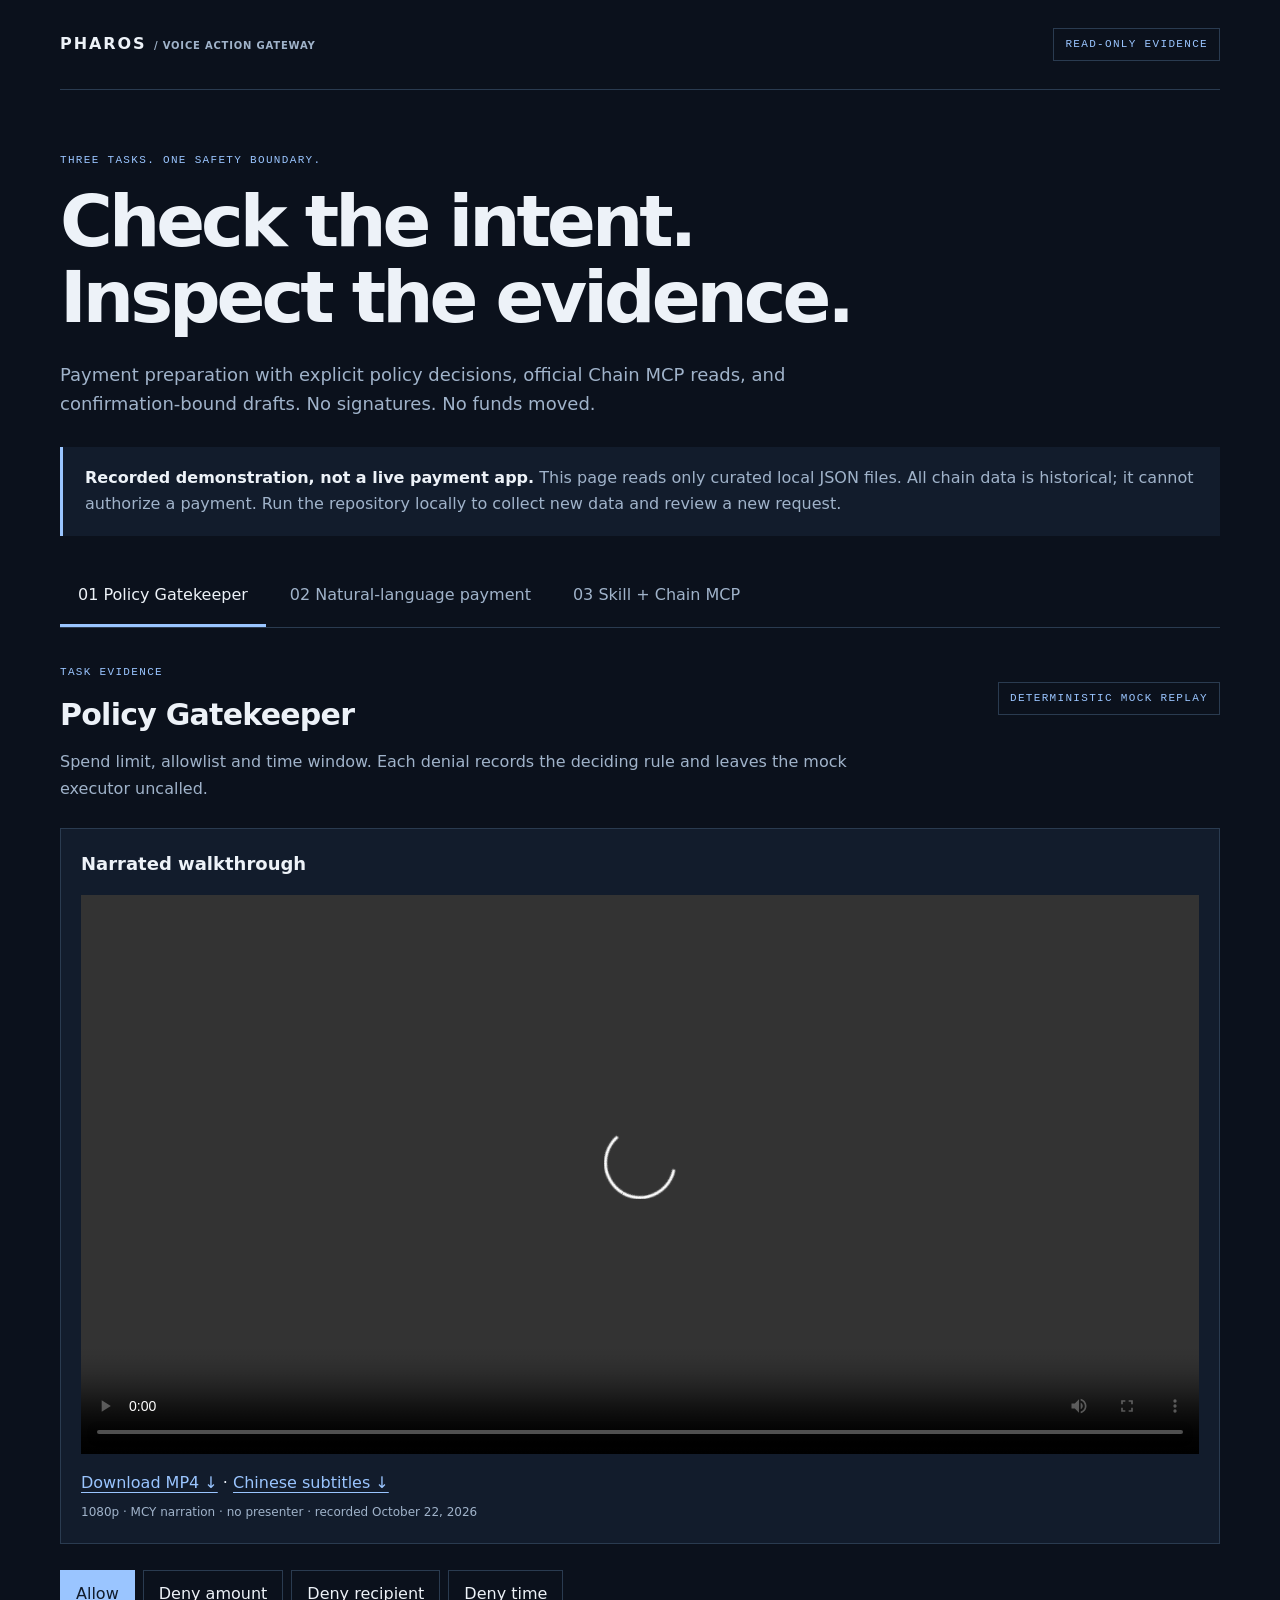
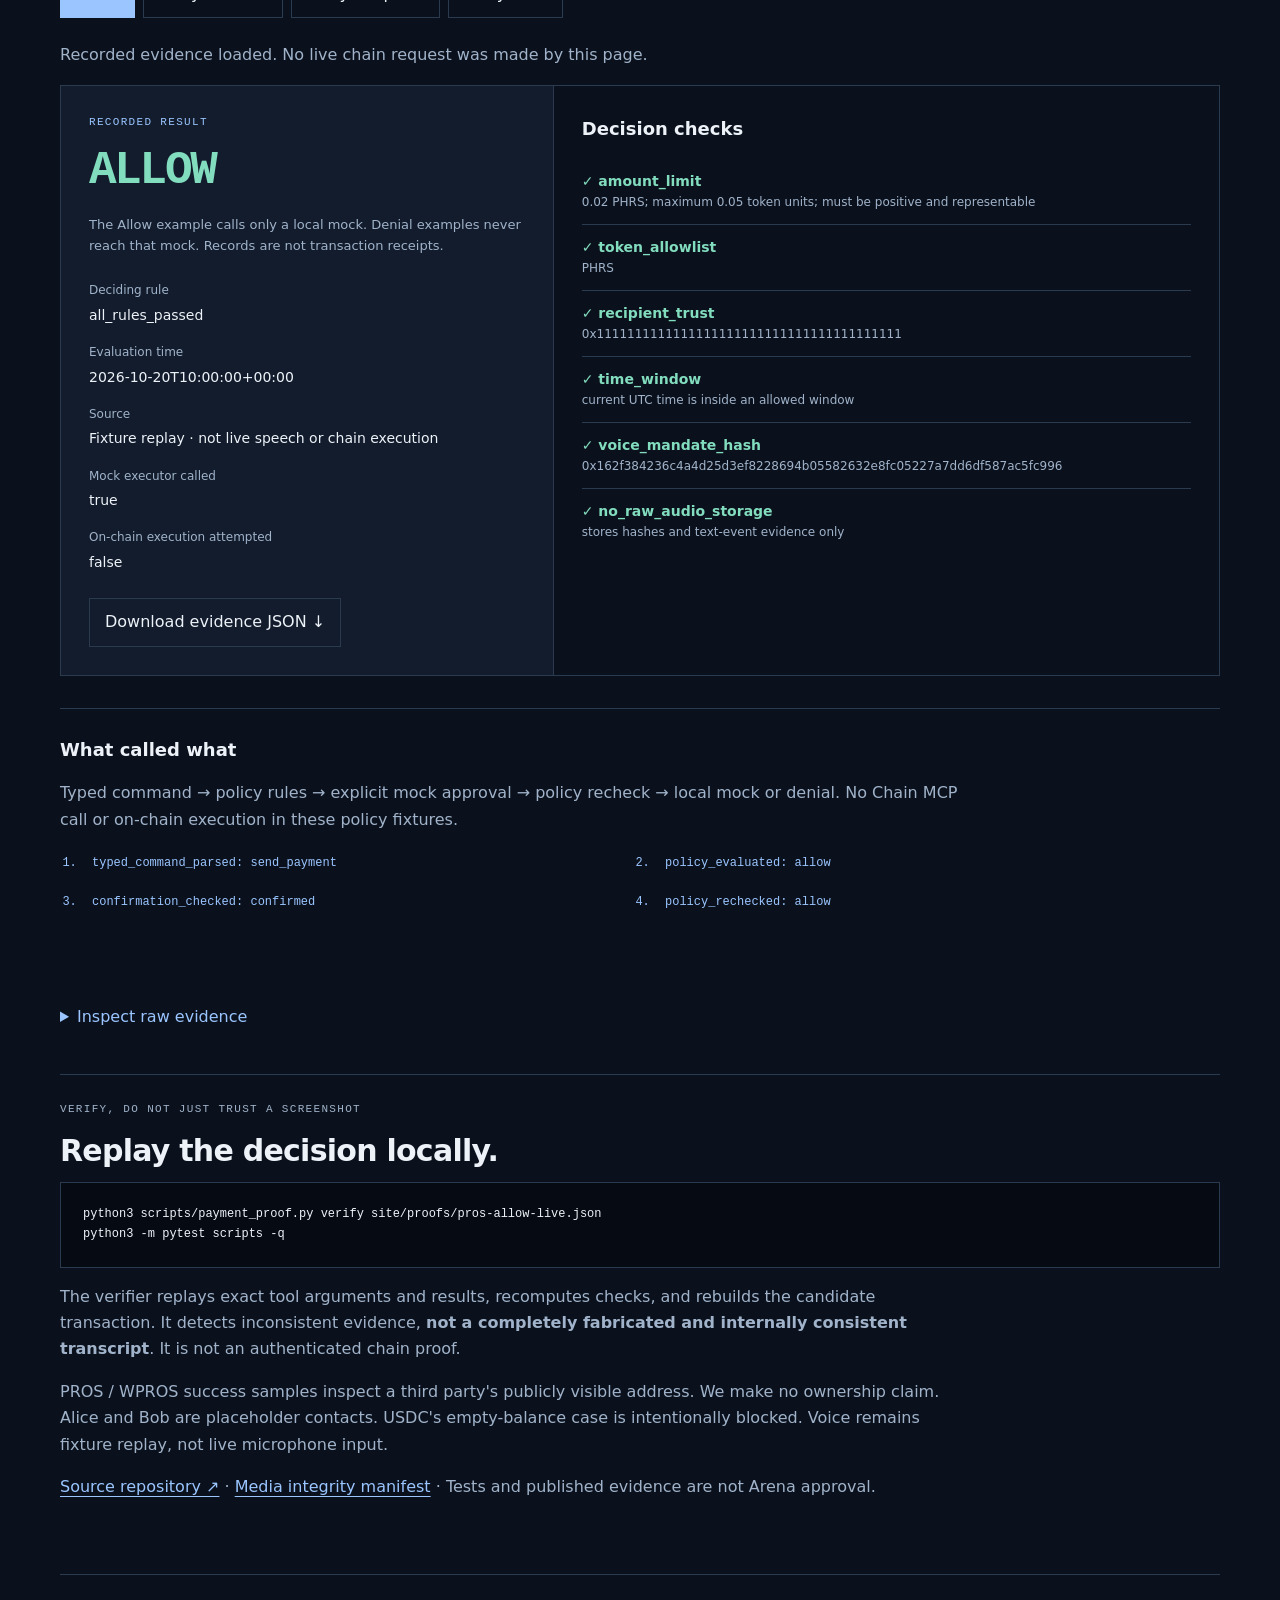
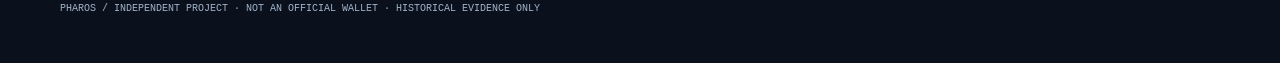
==== site/index.html @ cf9d389d "Ship P0 policy and MCP payment flows with public evidence videos" ====
<!doctype html>
<html lang="en">
<head>
  <meta charset="utf-8">
  <meta name="viewport" content="width=device-width, initial-scale=1">
  <meta http-equiv="Content-Security-Policy" content="default-src 'self'; script-src 'self'; style-src 'self'; connect-src 'self'; img-src 'self'; media-src 'self'; object-src 'none'; base-uri 'none'; form-action 'none'">
  <meta name="referrer" content="no-referrer">
  <meta name="description" content="Inspect recorded Policy Gatekeeper and official Chain MCP payment evidence. No wallet connection, live transfer, or signing.">
  <title>Pharos · Payment Evidence</title>
  <link rel="icon" href="icon.svg">
  <link rel="stylesheet" href="evidence.css">
  <script src="evidence.js" defer></script>
</head>
<body>
  <a class="skip" href="#evidence">Skip to evidence</a>
  <header><a class="wordmark" href="./">PHAROS <span>/ VOICE ACTION GATEWAY</span></a><span class="badge">READ-ONLY EVIDENCE</span></header>
  <main>
    <section class="hero">
      <p class="eyebrow">THREE TASKS. ONE SAFETY BOUNDARY.</p>
      <h1>Check the intent.<br>Inspect the evidence.</h1>
      <p class="intro">Payment preparation with explicit policy decisions, official Chain MCP reads, and confirmation-bound drafts. No signatures. No funds moved.</p>
      <div class="notice"><strong>Recorded demonstration, not a live payment app.</strong> This page reads only curated local JSON files. All chain data is historical; it cannot authorize a payment. Run the repository locally to collect new data and review a new request.</div>
    </section>
    <nav class="tabs" aria-label="Evidence tasks">
      <a href="#policy" data-task="policy">01 Policy Gatekeeper</a>
      <a href="#payment" data-task="payment">02 Natural-language payment</a>
      <a href="#composition" data-task="composition">03 Skill + Chain MCP</a>
    </nav>
    <section id="evidence" tabindex="-1">
      <div class="section-heading"><div><p id="category" class="eyebrow"></p><h2 id="task-title"></h2></div><span id="kind" class="badge"></span></div>
      <p id="task-description"></p>
      <section class="video-panel" aria-labelledby="walkthrough-title">
        <h3 id="walkthrough-title">Narrated walkthrough</h3>
        <video id="walkthrough" controls preload="metadata" playsinline aria-label="Task walkthrough with MCY Chinese narration and captions"></video>
        <p><a id="video-download" download>Download MP4 ↓</a> · <a id="subtitle-download" download>Chinese subtitles ↓</a>
          <span class="media-note">1080p · MCY narration · no presenter · recorded October 22, 2026</span></p>
      </section>
      <div id="scenarios" class="scenarios" role="group" aria-label="Recorded scenarios"></div>
      <p id="loading" role="status">Loading recorded evidence…</p>
      <div class="evidence-grid">
        <article class="summary" aria-labelledby="result-heading">
          <p class="eyebrow">RECORDED RESULT</p><h3 id="result-heading">—</h3>
          <p id="boundary"></p>
          <dl id="facts"></dl>
          <a id="download" class="button" download>Download evidence JSON ↓</a>
        </article>
        <article class="checks-panel" aria-labelledby="checks-heading"><h3 id="checks-heading">Decision checks</h3><ul id="checks"></ul></article>
      </div>
      <section class="trace-panel" aria-labelledby="trace-heading">
        <h3 id="trace-heading">What called what</h3>
        <p id="flow-description"></p>
        <ol id="trace"></ol>
      </section>
      <details><summary>Inspect raw evidence</summary><pre id="raw"></pre></details>
    </section>
    <section class="reproduce" id="reproduce">
      <p class="eyebrow">VERIFY, DO NOT JUST TRUST A SCREENSHOT</p>
      <h2>Replay the decision locally.</h2>
      <pre>python3 scripts/payment_proof.py verify site/proofs/pros-allow-live.json
python3 -m pytest scripts -q</pre>
      <p>The verifier replays exact tool arguments and results, recomputes checks, and rebuilds the candidate transaction. It detects inconsistent evidence, <strong>not a completely fabricated and internally consistent transcript</strong>. It is not an authenticated chain proof.</p>
      <p>PROS / WPROS success samples inspect a third party's publicly visible address. We make no ownership claim. Alice and Bob are placeholder contacts. USDC's empty-balance case is intentionally blocked. Voice remains fixture replay, not live microphone input.</p>
      <p><a href="https://github.com/Chengyuann/pharos-voice-action-gateway" rel="noreferrer">Source repository ↗</a> · <a href="media/manifest.json">Media integrity manifest</a> · Tests and published evidence are not Arena approval.</p>
    </section>
  </main>
  <footer>PHAROS / INDEPENDENT PROJECT · NOT AN OFFICIAL WALLET · HISTORICAL EVIDENCE ONLY</footer>
</body>
</html>
---- site/evidence.css ----
:root{color-scheme:dark;--bg:#0b111c;--panel:#121c2c;--line:#2a3b50;--text:#edf2f8;--muted:#a0b3ca;--blue:#9ac5ff;--green:#82dcbe;--red:#ff9d91;font-family:system-ui,-apple-system,sans-serif}
.video-panel{padding:20px;background:var(--panel);border:1px solid var(--line);margin:26px 0}.video-panel video{display:block;width:100%;max-height:600px;background:#070c14}.video-panel p{margin-bottom:0}.media-note{display:block;color:var(--muted);font-size:12px;margin-top:7px}
*{box-sizing:border-box}body{margin:0;background:var(--bg);color:var(--text);line-height:1.65}a{color:var(--blue);text-underline-offset:4px}button{font:inherit}header,main,footer{width:min(1160px,calc(100% - 48px));margin:auto}header{display:flex;align-items:center;justify-content:space-between;gap:20px;padding:28px 0;border-bottom:1px solid var(--line)}.wordmark{font-weight:800;letter-spacing:.12em;text-decoration:none;color:var(--text)}.wordmark span{font-size:10px;color:var(--muted);letter-spacing:.08em}.badge,.eyebrow{font:11px/1.5 ui-monospace,monospace;letter-spacing:.12em}.badge{border:1px solid var(--line);padding:7px 11px;color:var(--blue);white-space:nowrap}.hero{padding:62px 0 30px}.eyebrow{color:var(--blue);margin:0 0 15px}h1{font-size:clamp(38px,6vw,72px);line-height:1.06;letter-spacing:-.055em;margin:0 0 24px}h2{font-size:30px;line-height:1.25;letter-spacing:-.025em;margin:0}h3{margin:0 0 16px;font-size:18px}.intro{max-width:760px;font-size:18px;color:var(--muted)}.notice{margin-top:28px;padding:18px 22px;border-left:3px solid var(--blue);background:var(--panel);color:var(--muted)}.notice strong{color:var(--text)}.tabs{display:flex;flex-wrap:wrap;border-bottom:1px solid var(--line);gap:6px;margin-bottom:36px}.tabs a{padding:16px 18px;text-decoration:none;color:var(--muted);border-bottom:3px solid transparent}.tabs a[aria-current]{border-color:var(--blue);color:var(--text)}.section-heading{display:flex;justify-content:space-between;gap:16px;align-items:center}#task-description{color:var(--muted);max-width:800px}.scenarios{display:flex;flex-wrap:wrap;gap:8px;margin:24px 0}.scenarios button,.button{background:transparent;border:1px solid var(--line);padding:10px 15px;color:var(--text);cursor:pointer;text-decoration:none;display:inline-block}.scenarios button[aria-pressed=true]{background:var(--blue);color:#101b2b;border-color:var(--blue)}button:hover,.button:hover{border-color:var(--blue)}#loading{color:var(--muted);min-height:26px}.evidence-grid{display:grid;grid-template-columns:minmax(0,1fr) minmax(0,1.35fr);border:1px solid var(--line)}.summary,.checks-panel{padding:28px;min-width:0}.summary{background:var(--panel);border-right:1px solid var(--line)}#result-heading{font:700 46px/1.15 ui-monospace,monospace;letter-spacing:-.05em;color:var(--green)}#result-heading.deny{color:var(--red)}#boundary{color:var(--muted);font-size:13px}dl{margin:24px 0}dt{color:var(--muted);font-size:12px;margin-top:16px}dd{margin:3px 0 0;font-size:14px;overflow-wrap:anywhere}#checks{list-style:none;margin:0;padding:0}#checks li{padding:11px 0;border-bottom:1px solid var(--line)}#checks li:last-child{border:0}#checks strong{display:block;font-size:14px}#checks small{display:block;color:var(--muted);overflow-wrap:anywhere;font-size:12px}.pass{color:var(--green)}.fail{color:var(--red)}.trace-panel,.reproduce{margin:32px 0;padding:26px 0;border-top:1px solid var(--line)}.trace-panel p,.reproduce p{color:var(--muted);max-width:900px}#trace{display:grid;grid-template-columns:1fr 1fr;gap:10px;padding-left:24px}#trace li{padding:5px 8px;color:var(--blue);font:12px/1.6 ui-monospace,monospace;overflow-wrap:anywhere}#trace small{display:block;color:var(--muted)}pre{overflow:auto;background:#060b13;border:1px solid var(--line);padding:22px;font:12px/1.65 ui-monospace,monospace;max-height:460px;tab-size:2}details{margin:20px 0}summary{cursor:pointer;color:var(--blue);padding:12px 0}footer{border-top:1px solid var(--line);padding:25px 0 45px;color:var(--muted);font:10px/1.8 ui-monospace,monospace}.skip{position:absolute;left:-9999px}.skip:focus{left:20px;top:10px;background:var(--panel);padding:12px;z-index:5}:focus-visible{outline:2px solid var(--blue);outline-offset:4px}
@media(max-width:700px){header,main,footer{width:calc(100% - 32px)}header{align-items:flex-start}.wordmark span{display:block;margin-top:6px}.badge{font-size:9px}.hero{padding-top:38px}.tabs{display:block}.tabs a{display:block;padding:12px 8px}.section-heading{align-items:flex-start;flex-direction:column}.evidence-grid{grid-template-columns:1fr}.summary{border-right:0;border-bottom:1px solid var(--line)}.summary,.checks-panel{padding:22px}#trace{grid-template-columns:1fr}.intro{font-size:16px}h2{font-size:25px}}
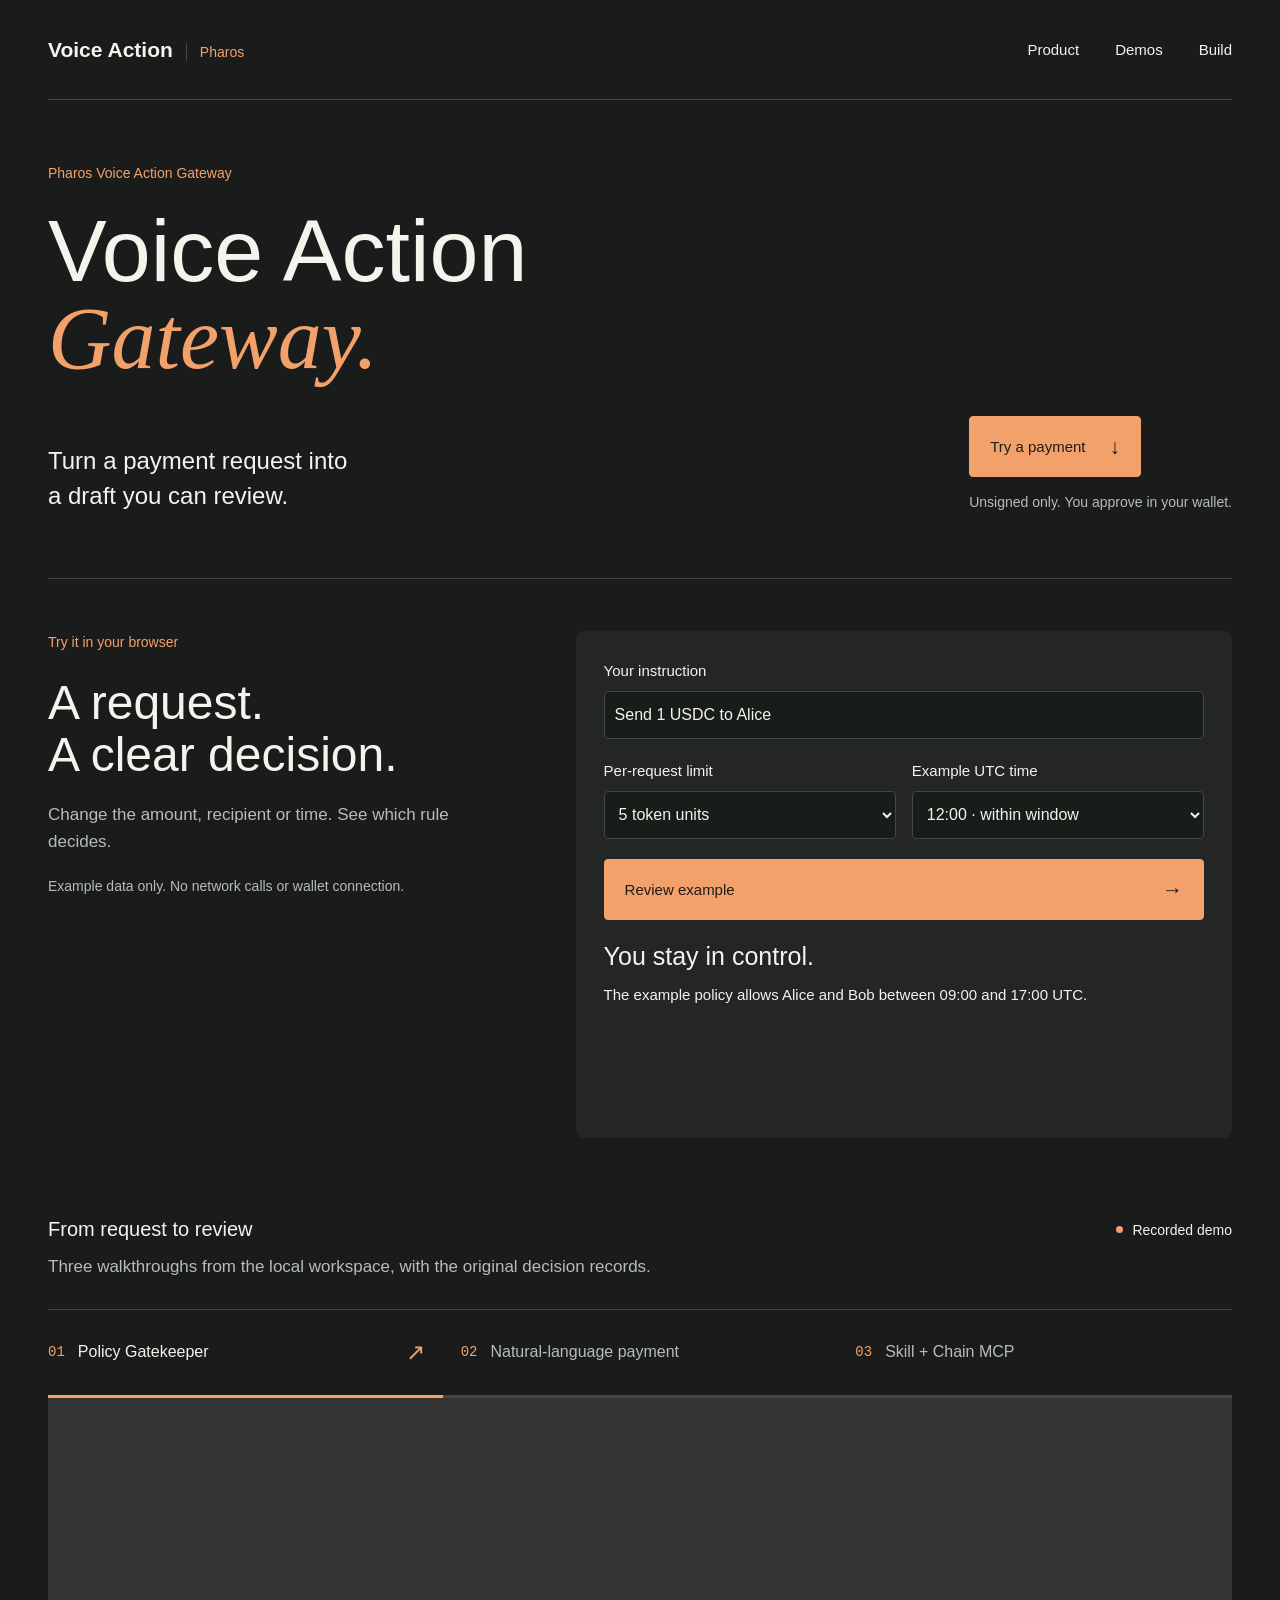
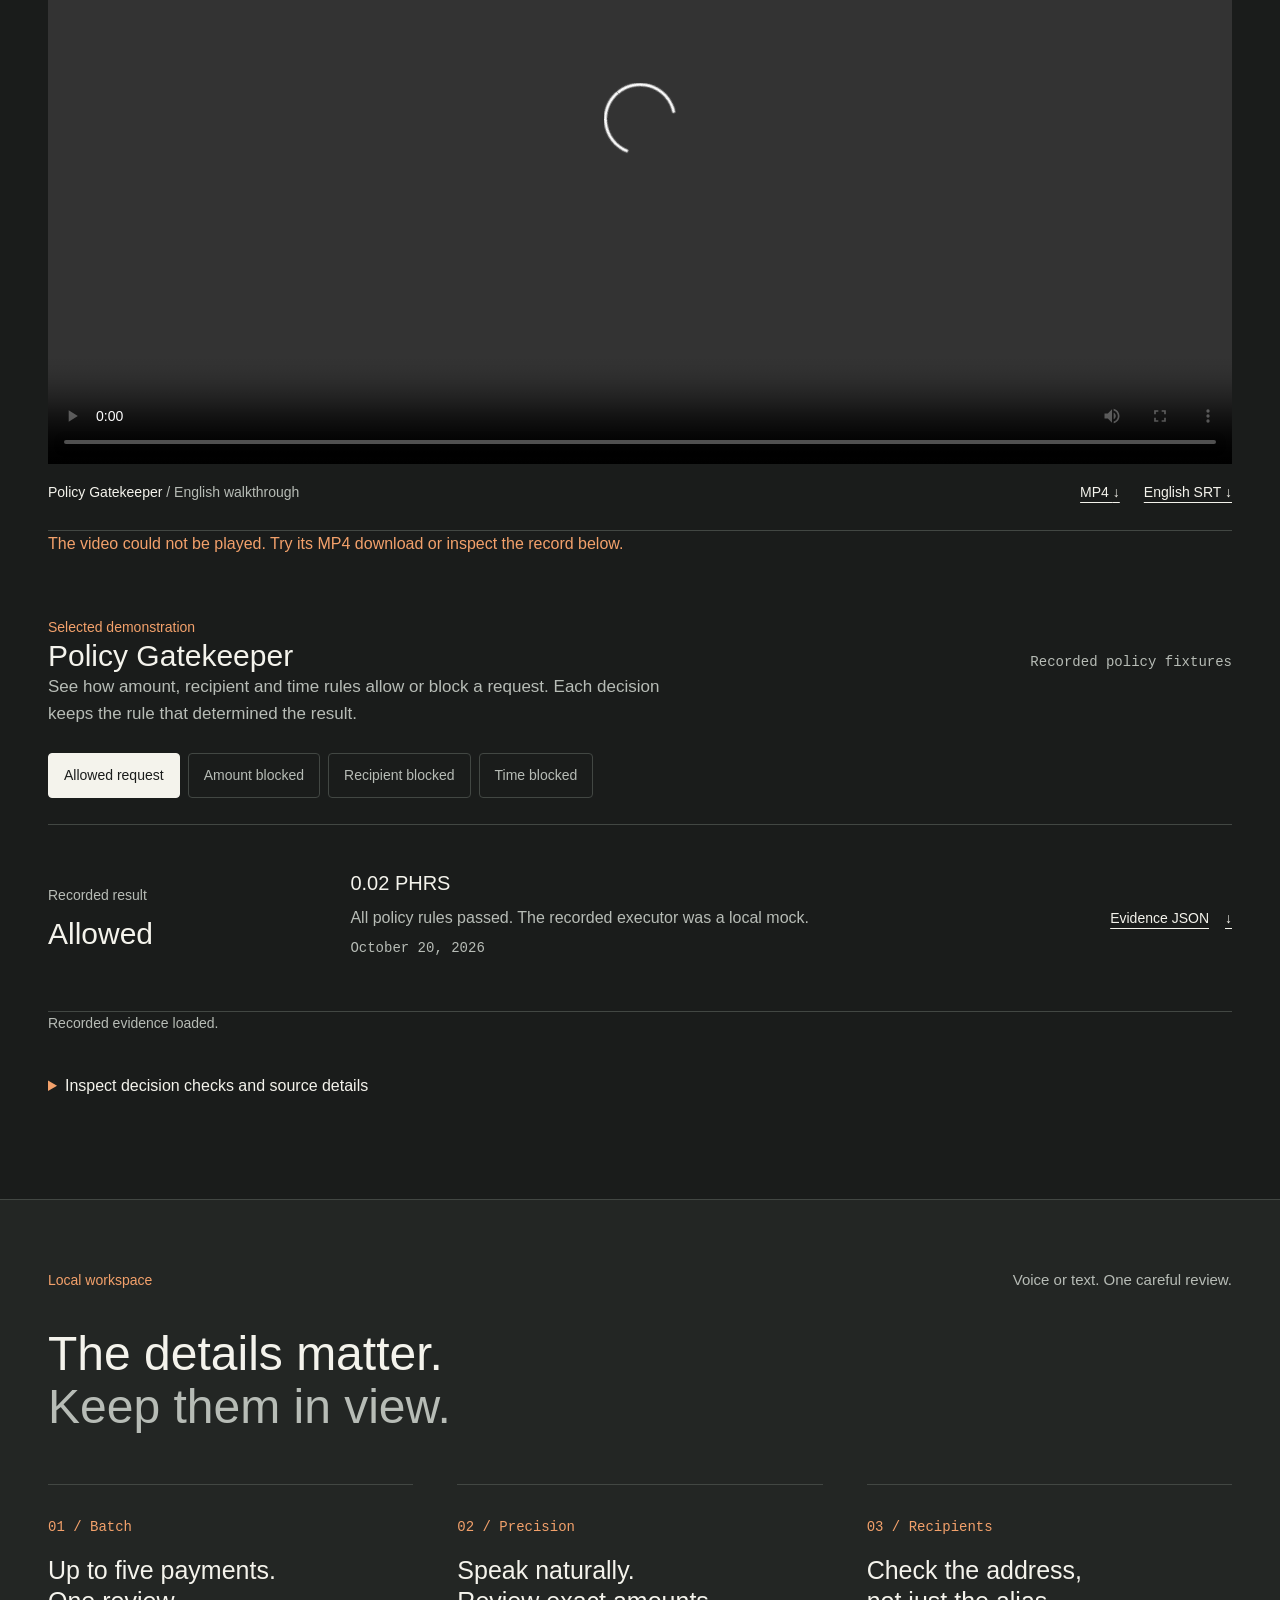
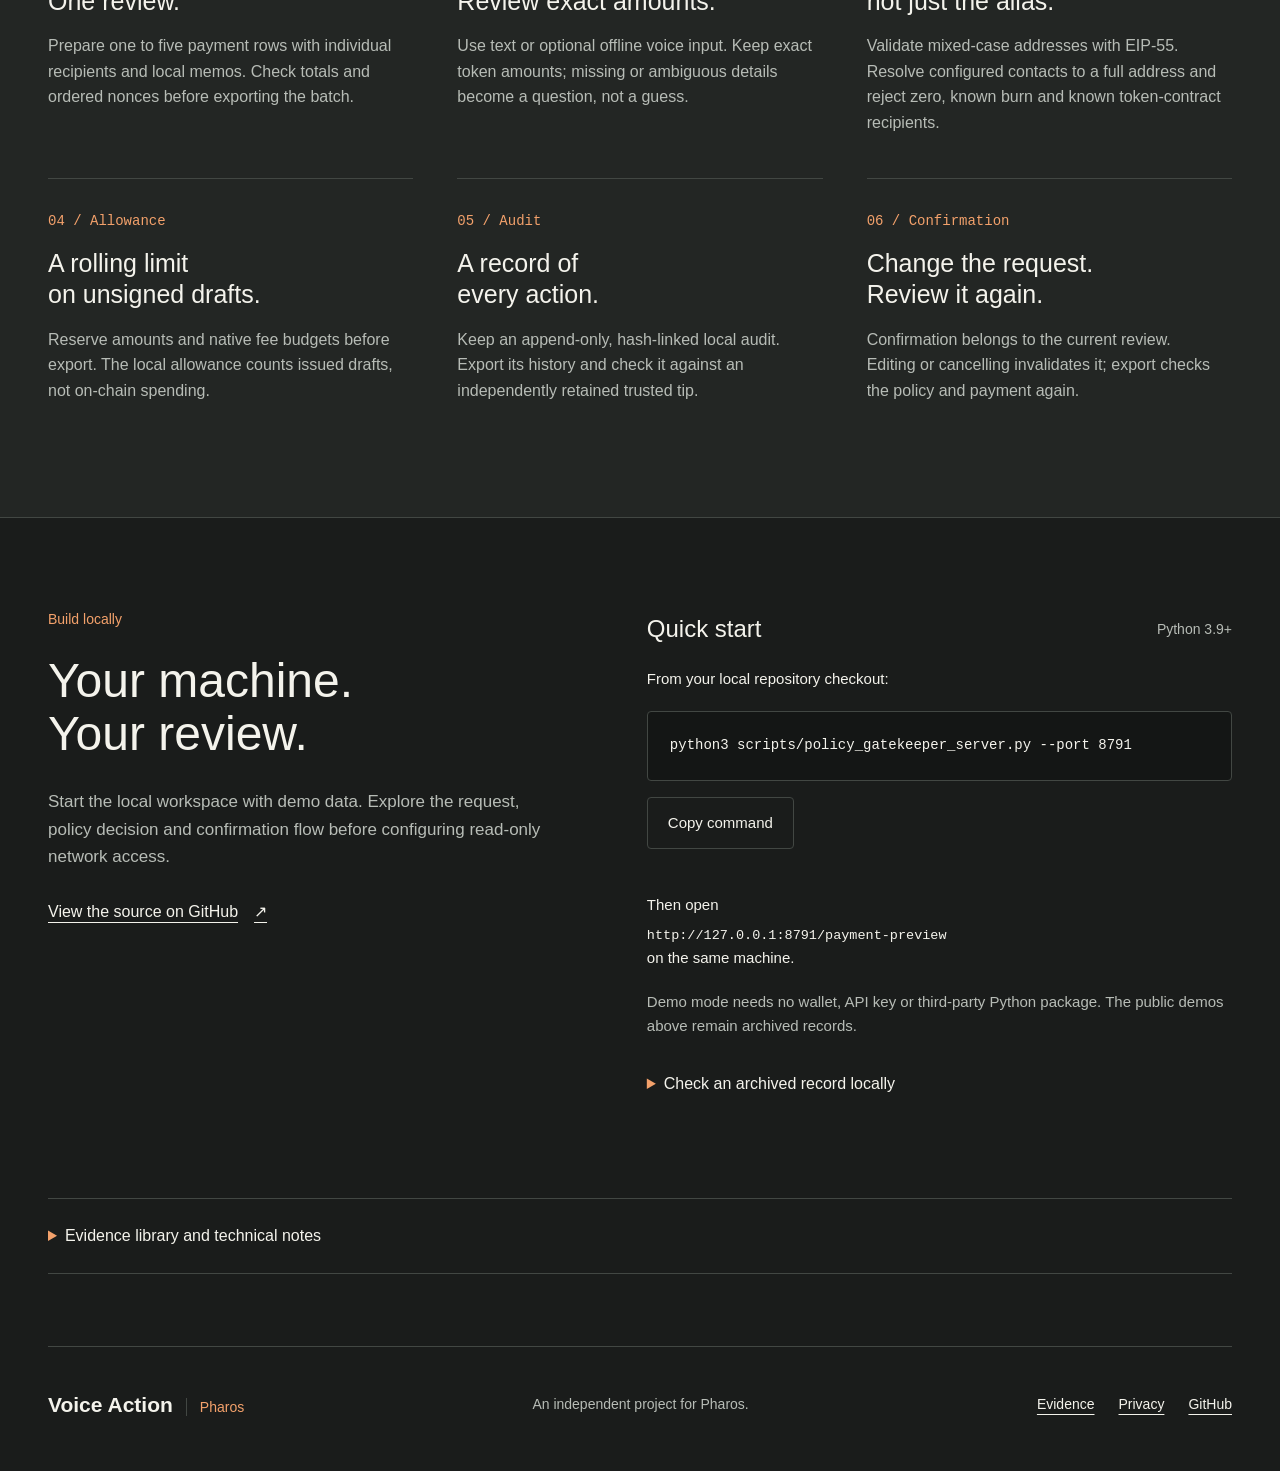
==== commit 91290935: "Prepare English V2 product, narration, local speech and P1 evidence" ====
--- a/site/index.html
+++ b/site/index.html
@@ -5,64 +5,180 @@
   <meta name="viewport" content="width=device-width, initial-scale=1">
   <meta http-equiv="Content-Security-Policy" content="default-src 'self'; script-src 'self'; style-src 'self'; connect-src 'self'; img-src 'self'; media-src 'self'; object-src 'none'; base-uri 'none'; form-action 'none'">
   <meta name="referrer" content="no-referrer">
-  <meta name="description" content="Inspect recorded Policy Gatekeeper and official Chain MCP payment evidence. No wallet connection, live transfer, or signing.">
-  <title>Pharos · Payment Evidence</title>
+  <meta name="description" content="Pharos Voice Action Gateway prepares reviewable payment drafts with clear policy checks, exact amounts and human confirmation. Explore three recorded walkthroughs and build locally.">
+  <meta property="og:title" content="Pharos Voice Action Gateway">
+  <meta property="og:description" content="From a payment request to a draft you can review. Explore the recorded demos and build locally.">
+  <meta property="og:type" content="website">
+  <title>Pharos Voice Action Gateway</title>
   <link rel="icon" href="icon.svg">
+  <link rel="stylesheet" href="product.css">
   <link rel="stylesheet" href="evidence.css">
   <script src="evidence.js" defer></script>
+  <script src="product.js" defer></script>
+  <script src="sandbox.js" defer></script>
 </head>
 <body>
-  <a class="skip" href="#evidence">Skip to evidence</a>
-  <header><a class="wordmark" href="./">PHAROS <span>/ VOICE ACTION GATEWAY</span></a><span class="badge">READ-ONLY EVIDENCE</span></header>
-  <main>
-    <section class="hero">
-      <p class="eyebrow">THREE TASKS. ONE SAFETY BOUNDARY.</p>
-      <h1>Check the intent.<br>Inspect the evidence.</h1>
-      <p class="intro">Payment preparation with explicit policy decisions, official Chain MCP reads, and confirmation-bound drafts. No signatures. No funds moved.</p>
-      <div class="notice"><strong>Recorded demonstration, not a live payment app.</strong> This page reads only curated local JSON files. All chain data is historical; it cannot authorize a payment. Run the repository locally to collect new data and review a new request.</div>
+  <a class="skip" href="#main">Skip to content</a>
+  <header class="site-header wrap">
+    <a class="wordmark" href="./" aria-label="Pharos Voice Action Gateway home">Voice Action<span>Pharos</span></a>
+    <nav aria-label="Main navigation">
+      <a href="#product">Product</a>
+      <a href="#demos">Demos</a>
+      <a href="#build">Build</a>
+    </nav>
+  </header>
+  <main id="main" tabindex="-1">
+    <section class="hero wrap" id="product" aria-labelledby="product-title">
+      <p class="eyebrow">Pharos Voice Action Gateway</p>
+      <h1 id="product-title">Voice Action<br><span>Gateway.</span></h1>
+      <div class="hero-bottom">
+        <p class="intro">Turn a payment request into<br class="desktop-break"> a draft you can review.</p>
+        <div class="hero-action">
+          <a class="button primary" href="#try">Try a payment <span aria-hidden="true">&darr;</span></a>
+          <p class="safety">Unsigned only. You approve in your wallet.</p>
+        </div>
+      </div>
     </section>
-    <nav class="tabs" aria-label="Evidence tasks">
-      <a href="#policy" data-task="policy">01 Policy Gatekeeper</a>
-      <a href="#payment" data-task="payment">02 Natural-language payment</a>
-      <a href="#composition" data-task="composition">03 Skill + Chain MCP</a>
-    </nav>
-    <section id="evidence" tabindex="-1">
-      <div class="section-heading"><div><p id="category" class="eyebrow"></p><h2 id="task-title"></h2></div><span id="kind" class="badge"></span></div>
-      <p id="task-description"></p>
-      <section class="video-panel" aria-labelledby="walkthrough-title">
-        <h3 id="walkthrough-title">Narrated walkthrough</h3>
-        <video id="walkthrough" controls preload="metadata" playsinline aria-label="Task walkthrough with MCY Chinese narration and captions"></video>
-        <p><a id="video-download" download>Download MP4 ↓</a> · <a id="subtitle-download" download>Chinese subtitles ↓</a>
-          <span class="media-note">1080p · MCY narration · no presenter · recorded October 22, 2026</span></p>
+    <section class="wrap sandbox-section" id="try" aria-labelledby="sandbox-title">
+      <div><p class="eyebrow">Try it in your browser</p><h2 id="sandbox-title">A request.<br>A clear decision.</h2><p class="section-intro">Change the amount, recipient or time. See which rule decides.</p><p class="safety">Example data only. No network calls or wallet connection.</p></div>
+      <form id="sandbox-form">
+        <label for="sandbox-request">Your instruction</label>
+        <input id="sandbox-request" value="Send 1 USDC to Alice" maxlength="300" required autocomplete="off">
+        <div class="sandbox-settings"><div><label for="sandbox-limit">Per-request limit</label><select id="sandbox-limit"><option value="5">5 token units</option value="0.5">0.5 token units</option value="10">10 token units</option></select></div><div><label for="sandbox-hour">Example UTC time</label><select id="sandbox-hour"><option value="12">12:00 · within window</option value="19">19:00 · outside window</option></select></div></div>
+        <button type="submit" class="button primary">Review example <span aria-hidden="true">&rarr;</span></button>
+        <div id="sandbox-result" role="status"><h3>You stay in control.</h3><p>The example policy allows Alice and Bob between 09:00 and 17:00 UTC.</p></div>
+      </form>
+    </section>
+    <section class="demo-section wrap" id="demos" aria-labelledby="demos-title">
+      <div class="section-heading">
+        <h2 id="demos-title" class="section-label">From request to review</h2>
+        <span class="recorded-label"><span aria-hidden="true"></span>Recorded demo</span>
+      </div>
+      <p class="section-intro">Three walkthroughs from the local workspace, with the original decision records.</p>
+      <nav class="task-nav" aria-label="Recorded demonstrations">
+        <a id="policy" href="#policy" data-task="policy" aria-current="true"><span class="task-number">01</span><span>Policy Gatekeeper</span><span class="task-arrow" aria-hidden="true">&nearr;</span></a>
+        <a id="payment" href="#payment" data-task="payment"><span class="task-number">02</span><span>Natural-language payment</span><span class="task-arrow" aria-hidden="true">&nearr;</span></a>
+        <a id="composition" href="#composition" data-task="composition"><span class="task-number">03</span><span>Skill + Chain MCP</span><span class="task-arrow" aria-hidden="true">&nearr;</span></a>
+      </nav>
+      <section class="video-panel" aria-label="Selected English walkthrough">
+        <video id="walkthrough" controls preload="metadata" playsinline aria-label="Policy Gatekeeper English walkthrough" src="media/01-policy-gatekeeper-mcy.mp4">
+          <track kind="captions" src="media/01-policy-gatekeeper-mcy.vtt" srclang="en" label="English" default>
+          <p>Your browser cannot play this video. <a href="media/01-policy-gatekeeper-mcy.mp4">Download the English walkthrough</a>.</p>
+        </video>
+        <div class="video-caption">
+          <p id="walkthrough-title">Policy Gatekeeper <span class="muted">/ English walkthrough</span></p>
+          <div class="media-links">
+            <a id="video-download" href="media/01-policy-gatekeeper-mcy.mp4" download>MP4 <span aria-hidden="true">&darr;</span></a>
+            <a id="subtitle-download" href="media/01-policy-gatekeeper-mcy.srt" download>English SRT <span aria-hidden="true">&darr;</span></a>
+          </div>
+        </div>
+        <p id="video-status" class="media-status" role="status" hidden></p>
       </section>
-      <div id="scenarios" class="scenarios" role="group" aria-label="Recorded scenarios"></div>
-      <p id="loading" role="status">Loading recorded evidence…</p>
-      <div class="evidence-grid">
-        <article class="summary" aria-labelledby="result-heading">
-          <p class="eyebrow">RECORDED RESULT</p><h3 id="result-heading">—</h3>
-          <p id="boundary"></p>
-          <dl id="facts"></dl>
-          <a id="download" class="button" download>Download evidence JSON ↓</a>
-        </article>
-        <article class="checks-panel" aria-labelledby="checks-heading"><h3 id="checks-heading">Decision checks</h3><ul id="checks"></ul></article>
+      <section id="evidence" class="evidence-section" aria-labelledby="task-title" tabindex="-1">
+        <div class="section-heading">
+          <div><p id="category" class="eyebrow">Selected demonstration</p><h2 id="task-title">Policy Gatekeeper</h2></div>
+          <span id="kind" class="evidence-kind">Recorded policy fixtures</span>
+        </div>
+        <p id="task-description" class="section-intro">See how amount, recipient and time rules allow or block a request.</p>
+        <div id="scenarios" class="scenarios" role="group" aria-label="Recorded scenarios"></div>
+        <div class="record-summary" aria-busy="true" id="record-summary">
+          <div class="result"><p class="eyebrow">Recorded result</p><h3 id="result-heading">Loading</h3></div>
+          <div class="record-description">
+            <p id="record-request">Loading the selected record.</p>
+            <p id="record-outcome" class="muted"></p>
+            <p id="record-time" class="record-time"></p>
+          </div>
+          <a id="download" class="text-link" download hidden>Evidence JSON <span aria-hidden="true">&darr;</span></a>
+        </div>
+        <p id="loading" class="load-status" role="status" aria-live="polite">Loading recorded evidence...</p>
+        <button id="retry-evidence" type="button" class="button" hidden>Retry evidence</button>
+        <details class="evidence-details">
+          <summary>Inspect decision checks and source details</summary>
+          <p id="boundary" class="detail-note"></p>
+          <div class="evidence-grid">
+            <section aria-labelledby="facts-heading"><h3 id="facts-heading">Record details</h3><dl id="facts"></dl></section>
+            <section aria-labelledby="checks-heading"><h3 id="checks-heading">Decision checks</h3><ul id="checks"></ul></section>
+          </div>
+          <section class="trace-panel" aria-labelledby="trace-heading">
+            <h3 id="trace-heading">Tool sequence</h3>
+            <p id="flow-description" class="muted"></p>
+            <ol id="trace"></ol>
+          </section>
+          <details class="raw-details"><summary>Original JSON</summary><pre id="raw" tabindex="0" aria-label="Original evidence JSON"></pre></details>
+        </details>
+        <noscript><p>Enable JavaScript to switch records. Every original file is also available in the <a href="#proof-library">evidence library</a>.</p></noscript>
+      </section>
+    </section>
+    <section class="capabilities section-band" aria-labelledby="capabilities-title">
+      <div class="wrap">
+        <div class="section-heading section-top"><p class="eyebrow">Local workspace</p><p class="muted">Voice or text. One careful review.</p></div>
+        <h2 id="capabilities-title" class="display-heading">The details matter.<br><span class="muted">Keep them in view.</span></h2>
+        <div class="capability-grid">
+          <article><span class="feature-index">01 / Batch</span><h3>Up to five payments.<br>One review.</h3><p>Prepare one to five payment rows with individual recipients and local memos. Check totals and ordered nonces before exporting the batch.</p></article>
+          <article><span class="feature-index">02 / Precision</span><h3>Speak naturally.<br>Review exact amounts.</h3><p>Use text or optional offline voice input. Keep exact token amounts; missing or ambiguous details become a question, not a guess.</p></article>
+          <article><span class="feature-index">03 / Recipients</span><h3>Check the address,<br>not just the alias.</h3><p>Validate mixed-case addresses with EIP-55. Resolve configured contacts to a full address and reject zero, known burn and known token-contract recipients.</p></article>
+          <article><span class="feature-index">04 / Allowance</span><h3>A rolling limit<br>on unsigned drafts.</h3><p>Reserve amounts and native fee budgets before export. The local allowance counts issued drafts, not on-chain spending.</p></article>
+          <article><span class="feature-index">05 / Audit</span><h3>A record of<br>every action.</h3><p>Keep an append-only, hash-linked local audit. Export its history and check it against an independently retained trusted tip.</p></article>
+          <article><span class="feature-index">06 / Confirmation</span><h3>Change the request.<br>Review it again.</h3><p>Confirmation belongs to the current review. Editing or cancelling invalidates it; export checks the policy and payment again.</p></article>
+        </div>
       </div>
-      <section class="trace-panel" aria-labelledby="trace-heading">
-        <h3 id="trace-heading">What called what</h3>
-        <p id="flow-description"></p>
-        <ol id="trace"></ol>
-      </section>
-      <details><summary>Inspect raw evidence</summary><pre id="raw"></pre></details>
     </section>
-    <section class="reproduce" id="reproduce">
-      <p class="eyebrow">VERIFY, DO NOT JUST TRUST A SCREENSHOT</p>
-      <h2>Replay the decision locally.</h2>
-      <pre>python3 scripts/payment_proof.py verify site/proofs/pros-allow-live.json
-python3 -m pytest scripts -q</pre>
-      <p>The verifier replays exact tool arguments and results, recomputes checks, and rebuilds the candidate transaction. It detects inconsistent evidence, <strong>not a completely fabricated and internally consistent transcript</strong>. It is not an authenticated chain proof.</p>
-      <p>PROS / WPROS success samples inspect a third party's publicly visible address. We make no ownership claim. Alice and Bob are placeholder contacts. USDC's empty-balance case is intentionally blocked. Voice remains fixture replay, not live microphone input.</p>
-      <p><a href="https://github.com/Chengyuann/pharos-voice-action-gateway" rel="noreferrer">Source repository ↗</a> · <a href="media/manifest.json">Media integrity manifest</a> · Tests and published evidence are not Arena approval.</p>
+    <section class="build-section wrap" id="build" aria-labelledby="build-title">
+      <div class="build-heading">
+        <p class="eyebrow">Build locally</p>
+        <h2 id="build-title" class="display-heading">Your machine.<br>Your review.</h2>
+        <p class="section-intro">Start the local workspace with demo data. Explore the request, policy decision and confirmation flow before configuring read-only network access.</p>
+        <a class="text-link" href="https://github.com/Chengyuann/pharos-voice-action-gateway" rel="noreferrer">View the source on GitHub <span aria-hidden="true">&nearr;</span></a>
+      </div>
+      <div class="quick-start">
+        <div class="section-heading"><h3>Quick start</h3><span class="muted">Python 3.9+</span></div>
+        <p>From your local repository checkout:</p>
+        <pre id="start-command" tabindex="0" aria-label="Local start command"><code>python3 scripts/policy_gatekeeper_server.py --port 8791</code></pre>
+        <button class="button" type="button" data-copy="start-command" hidden>Copy command</button>
+        <p id="copy-status" role="status" class="copy-status" aria-live="polite"></p>
+        <p>Then open <code class="local-address">http://127.0.0.1:8791/payment-preview</code> on the same machine.</p>
+        <p class="muted">Demo mode needs no wallet, API key or third-party Python package. The public demos above remain archived records.</p>
+        <details><summary>Check an archived record locally</summary><pre tabindex="0" aria-label="Evidence verification command"><code>python3 scripts/payment_proof.py verify site/proofs/pros-allow-live.json</code></pre><p class="muted">This checks the record's internal consistency. It does not authenticate the source chain data.</p></details>
+      </div>
+    </section>
+    <section class="archive-section wrap" id="proof-library" aria-labelledby="archive-title">
+      <details>
+        <summary id="archive-title">Evidence library and technical notes</summary>
+        <div class="archive-content">
+          <div>
+            <h3>Original records</h3>
+            <ul class="archive-links">
+              <li><a href="proofs/policy-allow.json">Policy: allow</a></li>
+              <li><a href="proofs/policy-deny-amount.json">Policy: amount blocked</a></li>
+              <li><a href="proofs/policy-deny-recipient.json">Policy: recipient blocked</a></li>
+              <li><a href="proofs/policy-deny-time.json">Policy: time blocked</a></li>
+              <li><a href="proofs/language-demo.json">Payment: amount clarification</a></li>
+              <li><a href="proofs/pros-20261106-live.json">PROS: October 22, 2026</a></li>
+              <li><a href="proofs/pros-allow-live.json">PROS: October 21, 2026</a></li>
+              <li><a href="proofs/wpros-allow-live.json">WPROS: allowed review</a></li>
+              <li><a href="proofs/usdc-deny-live.json">USDC: insufficient balance</a></li>
+              <li><a href="proofs/installed-skill-flow.json">Installed Skill + Chain MCP flow</a></li>
+              <li><a href="media/manifest.json">Media manifest</a></li>
+            </ul>
+          </div>
+          <div class="technical-notes">
+            <h3>About these demonstrations</h3>
+            <p>This static site selects saved JSON and videos. It does not connect to a wallet, request microphone access, query a chain or create a payment. The policy examples use a local mock; the other records contain historical read-only results.</p>
+            <p>Public sender addresses are not proof of ownership. Alice and Bob are example contacts. Candidate transaction fields are historical, and fee and pending-nonce quotes were not pinned to the recorded block.</p>
+            <p>The installed-Skill record shows local execution, not a hosted Pharos chat. Voice-event fixtures do not establish microphone input, speech recognition or speaker verification.</p>
+            <h3>Local P1 scope</h3>
+            <p>Batch support covers Pacific Mainnet PROS, USDC and WPROS with ordinary externally owned accounts. Rows are simulated separately at a common block; an export is not an atomic transaction and remains subject to wallet-side review.</p>
+            <p>Cancelling does not refund an issued draft's allowance. Reservations survive restarts; allowance ages out with the rolling window, while reserved nonces are not automatically released.</p>
+            <p>Audit hashes detect inconsistent changes, not source authenticity. Detecting a replaced or shortened history requires a trusted tip stored separately. Keep local reports and payment data private.</p>
+          </div>
+        </div>
+      </details>
     </section>
   </main>
-  <footer>PHAROS / INDEPENDENT PROJECT · NOT AN OFFICIAL WALLET · HISTORICAL EVIDENCE ONLY</footer>
+  <footer class="site-footer wrap">
+    <a class="wordmark" href="./">Voice Action<span>Pharos</span></a>
+    <p>An independent project for Pharos.</p>
+    <nav aria-label="Footer navigation"><a href="#proof-library">Evidence</a><a href="privacy.html">Privacy</a><a href="https://github.com/Chengyuann/pharos-voice-action-gateway" rel="noreferrer">GitHub</a></nav>
+  </footer>
 </body>
 </html>
--- a/site/product.css
+++ b/site/product.css
@@ -0,0 +1,151 @@
+:root {
+  color-scheme: dark;
+  --bg: #1a1c1b;
+  --surface: #232624;
+  --text: #f4f3ec;
+  --muted: #b7bcb6;
+  --line: #424743;
+  --accent: #f3a16b;
+  --mono: "SFMono-Regular", Consolas, "Liberation Mono", monospace;
+  font-family: -apple-system, BlinkMacSystemFont, "Segoe UI", Helvetica, Arial, sans-serif;
+  font-synthesis: none;
+  font-size: 16px;
+}
+* { box-sizing: border-box; letter-spacing: 0; }
+html { scroll-behavior: smooth; scroll-padding-top: 24px; }
+body { margin: 0; color: var(--text); background: var(--bg); line-height: 1.6; }
+[hidden] { display: none !important; }
+button, input, select { font: inherit; }
+button, a, summary { -webkit-tap-highlight-color: transparent; }
+a { color: inherit; text-underline-offset: 5px; text-decoration-thickness: 1px; transition: color 160ms ease; }
+a:hover { color: var(--accent); }
+button { max-width: 100%; }
+p { margin: 0 0 20px; }
+h1, h2, h3 { margin: 0 0 20px; line-height: 1.15; font-weight: 500; text-wrap: balance; }
+h1, h2, h3, p, a, summary { overflow-wrap: break-word; }
+h3 { font-size: 24px; }
+section, article, div { min-width: 0; }
+.wrap { width: min(1200px, calc(100% - 96px)); margin-inline: auto; }
+.muted { color: var(--muted); }
+.site-header { display: flex; justify-content: space-between; align-items: center; gap: 24px; min-height: 100px; border-bottom: 1px solid var(--line); }
+.wordmark { color: var(--text); display: inline-flex; align-items: baseline; gap: 13px; font-size: 21px; font-weight: 600; line-height: 1.3; text-decoration: none; }
+.wordmark span { color: var(--accent); font-size: 14px; font-weight: 500; border-left: 1px solid var(--line); padding-left: 13px; }
+.site-header nav { display: flex; gap: 36px; }
+.site-header nav a { display: inline-flex; align-items: center; min-height: 44px; text-decoration: none; font-size: 15px; }
+.hero { padding-block: 62px 64px; }
+.eyebrow { font-size: 14px; font-weight: 500; margin: 0 0 24px; color: var(--accent); }
+.hero h1 { font-size: 88px; font-weight: 500; line-height: .98; margin-bottom: 34px; }
+.hero h1 span { font-family: Iowan Old Style, "Palatino Linotype", Palatino, Georgia, serif; font-style: italic; font-weight: 400; color: var(--accent); }
+.hero-bottom { display: flex; justify-content: space-between; align-items: end; gap: 32px; }
+.intro { font-size: 24px; line-height: 1.45; max-width: 550px; margin: 0; }
+.hero-action { display: flex; align-items: start; flex-direction: column; gap: 14px; }
+.safety { font-size: 14px; color: var(--muted); margin: 0; }
+.button { display: inline-flex; gap: 24px; align-items: center; justify-content: space-between; padding: 13px 20px; min-height: 48px; border: 1px solid var(--line); border-radius: 4px; background: transparent; color: var(--text); font-size: 15px; font-weight: 500; text-decoration: none; cursor: pointer; transition: background 160ms ease, color 160ms ease, border-color 160ms ease; }
+.button:hover { border-color: var(--accent); color: var(--accent); }
+.button:active { transform: translateY(1px); }
+.button.primary { color: #211b16; background: var(--accent); border-color: var(--accent); }
+.button.primary:hover { background: #ffc498; border-color: #ffc498; color: #211b16; }
+.button span { font-size: 21px; }
+.text-link { display: inline-flex; align-items: center; gap: 16px; min-height: 44px; font-weight: 500; }
+.section-heading { display: flex; align-items: center; justify-content: space-between; gap: 24px; }
+.section-heading h2, .section-heading h3, .section-heading p { margin-bottom: 0; }
+.section-label { font-size: 20px; }
+.section-intro { max-width: 66ch; color: var(--muted); font-size: 17px; }
+.section-band { background: var(--surface); border-block: 1px solid var(--line); padding-block: 68px 72px; }
+.section-top { align-items: baseline; margin-bottom: 36px; }
+.section-top .muted { max-width: 40ch; font-size: 15px; }
+.display-heading { font-size: 48px; line-height: 1.1; }
+.capability-grid { display: grid; grid-template-columns: repeat(3, minmax(0, 1fr)); column-gap: 44px; margin-top: 50px; }
+.capability-grid article { padding: 28px 0 22px; border-top: 1px solid var(--line); }
+.capability-grid h3 { margin-block: 16px; font-size: 25px; line-height: 1.25; }
+.feature-index { font: 14px/1.5 var(--mono); color: var(--accent); }
+.capability-grid p { color: var(--muted); font-size: 16px; max-width: 40ch; }
+.build-section { display: grid; grid-template-columns: minmax(0, 1fr) minmax(0, 1.15fr); gap: 90px; padding-block: 90px 64px; }
+.build-heading .section-intro { margin-top: 28px; }
+.quick-start { padding-top: 7px; }
+.quick-start .section-heading { margin-bottom: 24px; }
+.quick-start .section-heading .muted { font-size: 14px; }
+.quick-start p { font-size: 15px; }
+.quick-start pre { margin: 20px 0 16px; }
+pre { overflow: auto; max-width: 100%; padding: 22px; background: #141615; border: 1px solid var(--line); border-radius: 4px; font: 14px/1.7 var(--mono); tab-size: 2; }
+code { font-family: var(--mono); font-size: .9em; }
+pre code { font-size: inherit; }
+.local-address { display: block; margin-top: 8px; color: var(--text); overflow-wrap: anywhere; }
+.copy-status { margin-block: 10px; min-height: 24px; color: var(--accent); }
+details { margin: 0; }
+summary { min-height: 48px; padding: 13px 0; cursor: pointer; font-size: 16px; }
+summary::marker { color: var(--accent); }
+summary:hover { color: var(--accent); }
+.site-footer { display: flex; align-items: center; justify-content: space-between; flex-wrap: wrap; gap: 24px; border-top: 1px solid var(--line); padding-block: 36px 44px; }
+.site-footer p { color: var(--muted); font-size: 14px; margin: 0; }
+.site-footer nav { display: flex; gap: 24px; }
+.site-footer nav a { display: inline-flex; align-items: center; min-height: 44px; font-size: 14px; }
+.skip { position: fixed; top: 12px; left: 16px; padding: 12px 20px; background: var(--text); color: var(--bg); z-index: 10; transform: translateY(-180%); }
+.skip:focus { transform: translateY(0); }
+:focus-visible { outline: 2px solid var(--accent); outline-offset: 5px; }
+.legal-page { padding-block: 64px 96px; max-width: 800px; }
+.legal-page h1 { font-size: 54px; margin-bottom: 32px; }
+.legal-page h2 { font-size: 25px; margin-block: 36px 16px; }
+.legal-page p { color: var(--muted); max-width: 68ch; }
+.error-page { min-height: 65vh; padding-block: 80px; }
+.error-page h1 { font-size: 64px; }
+.error-page p { max-width: 48ch; color: var(--muted); }
+.error-links { display: flex; align-items: center; flex-wrap: wrap; gap: 24px; margin-top: 32px; }
+@media (min-width: 1500px) {
+  .hero { padding-block: 72px; }
+}
+@media (max-width: 1000px) {
+  .wrap { width: calc(100% - 64px); }
+  .hero h1 { font-size: 76px; }
+  .hero-bottom { align-items: start; flex-direction: column; gap: 24px; }
+  .hero-action { flex-direction: row; align-items: center; gap: 24px; flex-wrap: wrap; }
+  .capability-grid { grid-template-columns: repeat(2, minmax(0, 1fr)); gap: 0 32px; }
+  .build-section { gap: 40px; }
+  .display-heading { font-size: 42px; }
+}
+@media (max-width: 700px) {
+  .wrap { width: calc(100% - 40px); }
+  .site-header { flex-wrap: wrap; gap: 8px; padding-block: 20px 12px; }
+  .site-header nav { gap: 28px; }
+  .hero { padding-block: 42px 48px; }
+  .hero h1 { font-size: 60px; }
+  .intro { font-size: 22px; }
+  .hero-action { gap: 15px; }
+  .section-top { flex-direction: column; gap: 16px; }
+  .section-band { padding-block: 48px; }
+  .display-heading { font-size: 36px; }
+  .build-section { grid-template-columns: minmax(0, 1fr); gap: 36px; padding-block: 54px 40px; }
+  .section-label { font-size: 18px; }
+  .site-footer { flex-direction: column; align-items: start; gap: 16px; }
+  .legal-page h1 { font-size: 42px; }
+  .error-page h1 { font-size: 44px; }
+}
+@media (max-width: 420px) {
+  .wrap { width: calc(100% - 32px); }
+  .site-header nav { width: 100%; justify-content: space-between; gap: 16px; }
+  .hero { padding-block: 28px 32px; }
+  .hero h1 { font-size: 48px; margin-bottom: 24px; }
+  .hero .eyebrow { font-size: 14px; margin-bottom: 16px; }
+  .hero-bottom { gap: 20px; }
+  .intro { font-size: 20px; }
+  .desktop-break { display: none; }
+  .hero-action { align-items: start; flex-direction: column; }
+  .safety { font-size: 14px; max-width: 27ch; }
+  .demo-section > .section-heading { align-items: start; flex-direction: column; gap: 12px; }
+  .display-heading { font-size: 32px; }
+  .capability-grid { grid-template-columns: minmax(0, 1fr); margin-top: 32px; }
+  .capability-grid article { padding-block: 25px 16px; }
+  .capability-grid h3 { font-size: 24px; }
+  pre { padding: 16px; }
+}
+@media (prefers-reduced-motion: reduce) {
+  html { scroll-behavior: auto; }
+  *, *::before, *::after { transition: none !important; animation: none !important; }
+  .button:active { transform: none; }
+}
+
+.sandbox-section{display:grid;grid-template-columns:.8fr 1.2fr;gap:90px;padding:52px 0 80px;border-top:1px solid var(--line)}
+.sandbox-section h2{font-size:48px;line-height:1.08;font-weight:500}.sandbox-section form{padding:28px;background:var(--surface);border-radius:8px}
+.sandbox-section label{display:block;font-size:15px;margin-bottom:8px}.sandbox-section input,.sandbox-section select{width:100%;min-height:48px;border:1px solid var(--line);background:#191d1a;color:var(--text);padding:10px;font:inherit;border-radius:4px}
+.sandbox-settings{display:grid;grid-template-columns:1fr 1fr;gap:16px;margin:20px 0}.sandbox-section button{width:100%}#sandbox-result{padding-top:22px;min-height:190px}#sandbox-result h3{font-size:25px;margin-bottom:12px}#sandbox-result p{margin:.5rem 0;font-size:15px}#sandbox-result .pass{color:#c8ddc8}#sandbox-result .fail{color:#ffbc9a}
+@media(max-width:760px){.sandbox-section{grid-template-columns:1fr;gap:26px;padding-top:32px}.sandbox-section h2{font-size:38px}.sandbox-section form{padding:20px}.sandbox-settings{grid-template-columns:1fr}}
--- a/site/evidence.css
+++ b/site/evidence.css
@@ -1,4 +1,97 @@
-:root{color-scheme:dark;--bg:#0b111c;--panel:#121c2c;--line:#2a3b50;--text:#edf2f8;--muted:#a0b3ca;--blue:#9ac5ff;--green:#82dcbe;--red:#ff9d91;font-family:system-ui,-apple-system,sans-serif}
-.video-panel{padding:20px;background:var(--panel);border:1px solid var(--line);margin:26px 0}.video-panel video{display:block;width:100%;max-height:600px;background:#070c14}.video-panel p{margin-bottom:0}.media-note{display:block;color:var(--muted);font-size:12px;margin-top:7px}
-*{box-sizing:border-box}body{margin:0;background:var(--bg);color:var(--text);line-height:1.65}a{color:var(--blue);text-underline-offset:4px}button{font:inherit}header,main,footer{width:min(1160px,calc(100% - 48px));margin:auto}header{display:flex;align-items:center;justify-content:space-between;gap:20px;padding:28px 0;border-bottom:1px solid var(--line)}.wordmark{font-weight:800;letter-spacing:.12em;text-decoration:none;color:var(--text)}.wordmark span{font-size:10px;color:var(--muted);letter-spacing:.08em}.badge,.eyebrow{font:11px/1.5 ui-monospace,monospace;letter-spacing:.12em}.badge{border:1px solid var(--line);padding:7px 11px;color:var(--blue);white-space:nowrap}.hero{padding:62px 0 30px}.eyebrow{color:var(--blue);margin:0 0 15px}h1{font-size:clamp(38px,6vw,72px);line-height:1.06;letter-spacing:-.055em;margin:0 0 24px}h2{font-size:30px;line-height:1.25;letter-spacing:-.025em;margin:0}h3{margin:0 0 16px;font-size:18px}.intro{max-width:760px;font-size:18px;color:var(--muted)}.notice{margin-top:28px;padding:18px 22px;border-left:3px solid var(--blue);background:var(--panel);color:var(--muted)}.notice strong{color:var(--text)}.tabs{display:flex;flex-wrap:wrap;border-bottom:1px solid var(--line);gap:6px;margin-bottom:36px}.tabs a{padding:16px 18px;text-decoration:none;color:var(--muted);border-bottom:3px solid transparent}.tabs a[aria-current]{border-color:var(--blue);color:var(--text)}.section-heading{display:flex;justify-content:space-between;gap:16px;align-items:center}#task-description{color:var(--muted);max-width:800px}.scenarios{display:flex;flex-wrap:wrap;gap:8px;margin:24px 0}.scenarios button,.button{background:transparent;border:1px solid var(--line);padding:10px 15px;color:var(--text);cursor:pointer;text-decoration:none;display:inline-block}.scenarios button[aria-pressed=true]{background:var(--blue);color:#101b2b;border-color:var(--blue)}button:hover,.button:hover{border-color:var(--blue)}#loading{color:var(--muted);min-height:26px}.evidence-grid{display:grid;grid-template-columns:minmax(0,1fr) minmax(0,1.35fr);border:1px solid var(--line)}.summary,.checks-panel{padding:28px;min-width:0}.summary{background:var(--panel);border-right:1px solid var(--line)}#result-heading{font:700 46px/1.15 ui-monospace,monospace;letter-spacing:-.05em;color:var(--green)}#result-heading.deny{color:var(--red)}#boundary{color:var(--muted);font-size:13px}dl{margin:24px 0}dt{color:var(--muted);font-size:12px;margin-top:16px}dd{margin:3px 0 0;font-size:14px;overflow-wrap:anywhere}#checks{list-style:none;margin:0;padding:0}#checks li{padding:11px 0;border-bottom:1px solid var(--line)}#checks li:last-child{border:0}#checks strong{display:block;font-size:14px}#checks small{display:block;color:var(--muted);overflow-wrap:anywhere;font-size:12px}.pass{color:var(--green)}.fail{color:var(--red)}.trace-panel,.reproduce{margin:32px 0;padding:26px 0;border-top:1px solid var(--line)}.trace-panel p,.reproduce p{color:var(--muted);max-width:900px}#trace{display:grid;grid-template-columns:1fr 1fr;gap:10px;padding-left:24px}#trace li{padding:5px 8px;color:var(--blue);font:12px/1.6 ui-monospace,monospace;overflow-wrap:anywhere}#trace small{display:block;color:var(--muted)}pre{overflow:auto;background:#060b13;border:1px solid var(--line);padding:22px;font:12px/1.65 ui-monospace,monospace;max-height:460px;tab-size:2}details{margin:20px 0}summary{cursor:pointer;color:var(--blue);padding:12px 0}footer{border-top:1px solid var(--line);padding:25px 0 45px;color:var(--muted);font:10px/1.8 ui-monospace,monospace}.skip{position:absolute;left:-9999px}.skip:focus{left:20px;top:10px;background:var(--panel);padding:12px;z-index:5}:focus-visible{outline:2px solid var(--blue);outline-offset:4px}
-@media(max-width:700px){header,main,footer{width:calc(100% - 32px)}header{align-items:flex-start}.wordmark span{display:block;margin-top:6px}.badge{font-size:9px}.hero{padding-top:38px}.tabs{display:block}.tabs a{display:block;padding:12px 8px}.section-heading{align-items:flex-start;flex-direction:column}.evidence-grid{grid-template-columns:1fr}.summary{border-right:0;border-bottom:1px solid var(--line)}.summary,.checks-panel{padding:22px}#trace{grid-template-columns:1fr}.intro{font-size:16px}h2{font-size:25px}}
+.demo-section { padding-bottom: 88px; }
+.demo-section > .section-intro { margin: 12px 0 28px; }
+.recorded-label { display: inline-flex; align-items: center; gap: 9px; flex-shrink: 0; font-size: 14px; color: var(--text); }
+.recorded-label > span { width: 7px; height: 7px; background: var(--accent); border-radius: 50%; }
+.task-nav { display: grid; grid-template-columns: repeat(3, minmax(0, 1fr)); border-top: 1px solid var(--line); }
+.task-nav a { min-width: 0; display: flex; align-items: center; gap: 13px; min-height: 88px; padding: 20px 18px; border-bottom: 3px solid var(--line); text-decoration: none; color: var(--muted); font-size: 16px; line-height: 1.35; }
+.task-nav a:first-child { padding-left: 0; }
+.task-nav a:hover { color: var(--text); background: var(--surface); }
+.task-nav a[aria-current] { color: var(--text); border-bottom-color: var(--accent); }
+.task-number { font-family: var(--mono); color: var(--accent); font-size: 14px; }
+.task-arrow { margin-left: auto; color: var(--accent); font-size: 23px; }
+.task-nav a:not([aria-current]) .task-arrow { visibility: hidden; }
+.video-panel { margin: 0 0 60px; }
+.video-panel video { width: 100%; aspect-ratio: 16 / 9; display: block; background: #101111; object-fit: contain; }
+.video-caption { display: flex; justify-content: space-between; gap: 20px; padding: 17px 0; border-bottom: 1px solid var(--line); font-size: 14px; }
+.video-caption p { margin: 0; }
+.media-links { display: flex; gap: 24px; flex-shrink: 0; }
+.media-links a { min-height: 32px; }
+.media-status { color: var(--accent); margin-bottom: 20px; }
+.evidence-section { scroll-margin-top: 24px; }
+.evidence-section .section-heading { align-items: end; }
+.evidence-section h2 { font-size: 30px; }
+.evidence-kind { max-width: 260px; color: var(--muted); font: 14px/1.5 var(--mono); }
+.scenarios { display: flex; flex-wrap: wrap; gap: 8px; margin: 26px 0; }
+.scenarios button { min-height: 44px; padding: 10px 15px; border: 1px solid var(--line); background: transparent; color: var(--muted); border-radius: 4px; font-size: 14px; cursor: pointer; transition: border-color 160ms ease, background 160ms ease, color 160ms ease; }
+.scenarios button:hover { color: var(--text); border-color: var(--muted); }
+.scenarios button[aria-pressed="true"] { background: var(--text); color: var(--bg); border-color: var(--text); }
+.record-summary { display: grid; grid-template-columns: minmax(160px, .75fr) minmax(0, 2fr) auto; align-items: center; gap: 28px; border-block: 1px solid var(--line); padding: 30px 0; min-height: 188px; }
+.record-summary[aria-busy="true"] { opacity: .65; }
+.result .eyebrow { color: var(--muted); font-size: 14px; margin-bottom: 10px; }
+#result-heading { margin: 0; color: var(--text); font-size: 30px; }
+#result-heading.deny, #result-heading.unavailable { color: var(--accent); }
+.record-description p { margin: 0 0 8px; overflow-wrap: anywhere; }
+#record-request { font-size: 20px; font-weight: 500; line-height: 1.4; }
+.record-time { font: 14px/1.5 var(--mono); color: var(--muted); }
+.record-summary .text-link { font-size: 14px; }
+.load-status { min-height: 24px; color: var(--muted); font-size: 14px; }
+.evidence-details { margin-top: 24px; }
+.detail-note { max-width: 78ch; margin: 12px 0 32px; color: var(--muted); }
+.evidence-grid { display: grid; grid-template-columns: minmax(0, 1fr) minmax(0, 1.2fr); gap: 64px; }
+.evidence-grid > section { min-width: 0; }
+.evidence-grid h3, .trace-panel h3 { font-size: 20px; }
+dl { margin: 0; }
+dt { color: var(--muted); font-size: 14px; margin-top: 21px; }
+dd { margin: 5px 0 0; font-size: 15px; overflow-wrap: anywhere; }
+#checks { list-style: none; margin: 0; padding: 0; }
+#checks li { border-bottom: 1px solid var(--line); padding: 14px 0; }
+#checks li:first-child { padding-top: 0; }
+#checks strong { display: block; font-size: 15px; font-weight: 500; }
+#checks small { display: block; color: var(--muted); font-size: 14px; margin-top: 6px; overflow-wrap: anywhere; }
+.fail { color: var(--accent); }
+.pass { color: var(--text); }
+.trace-panel { margin-top: 40px; padding-top: 32px; border-top: 1px solid var(--line); }
+#trace { margin: 24px 0; padding-left: 24px; display: grid; grid-template-columns: repeat(2, minmax(0, 1fr)); gap: 22px 40px; }
+#trace li { padding-left: 4px; font: 14px/1.65 var(--mono); overflow-wrap: anywhere; }
+#trace small { display: block; font: inherit; color: var(--muted); margin-top: 6px; }
+#raw { max-height: 480px; }
+.archive-section { padding-block: 24px 72px; }
+.archive-section > details { border-block: 1px solid var(--line); }
+.archive-section > details > summary { padding-block: 24px; }
+.archive-content { display: grid; grid-template-columns: minmax(0, 1fr) minmax(0, 1.6fr); gap: 70px; padding-block: 16px 40px; }
+.archive-links { list-style: none; margin: 0; padding: 0; }
+.archive-links li { padding: 8px 0; }
+.archive-links a { display: inline-block; padding-block: 4px; }
+.technical-notes { color: var(--muted); }
+.technical-notes h3 { color: var(--text); }
+.technical-notes h3:not(:first-child) { margin-top: 32px; }
+@media (max-width: 900px) {
+  .task-nav a { gap: 10px; padding-inline: 12px; font-size: 15px; }
+  .record-summary { grid-template-columns: minmax(125px, .7fr) minmax(0, 2fr); gap: 20px; }
+  .record-summary > a { grid-column: 2; justify-self: start; }
+  .evidence-grid { gap: 32px; }
+  .archive-content { gap: 32px; }
+}
+@media (max-width: 600px) {
+  .demo-section { padding-bottom: 52px; }
+  .task-nav { grid-template-columns: 1fr; }
+  .task-nav a, .task-nav a:first-child { min-height: 54px; padding: 13px 8px; border-bottom-width: 1px; font-size: 15px; }
+  .task-nav a[aria-current] { background: var(--surface); box-shadow: inset 3px 0 var(--accent); }
+  .video-panel { margin-bottom: 40px; }
+  .video-caption { flex-direction: column; gap: 12px; }
+  .video-caption p .muted { display: block; }
+  .media-links { gap: 28px; }
+  .evidence-section .section-heading { align-items: start; flex-direction: column; gap: 12px; }
+  .evidence-section h2 { font-size: 26px; }
+  .evidence-kind { max-width: none; }
+  .record-summary { grid-template-columns: minmax(0, 1fr); gap: 20px; padding-block: 24px; }
+  .record-summary > a { grid-column: 1; }
+  .evidence-grid, #trace, .archive-content { grid-template-columns: minmax(0, 1fr); }
+  .scenarios { gap: 8px; }
+  .scenarios button { padding-inline: 11px; text-align: left; }
+  #record-request { font-size: 18px; }
+  .archive-section { padding-bottom: 44px; }
+}
+@media (prefers-reduced-motion: reduce) {
+  .scenarios button { transition: none; }
+}
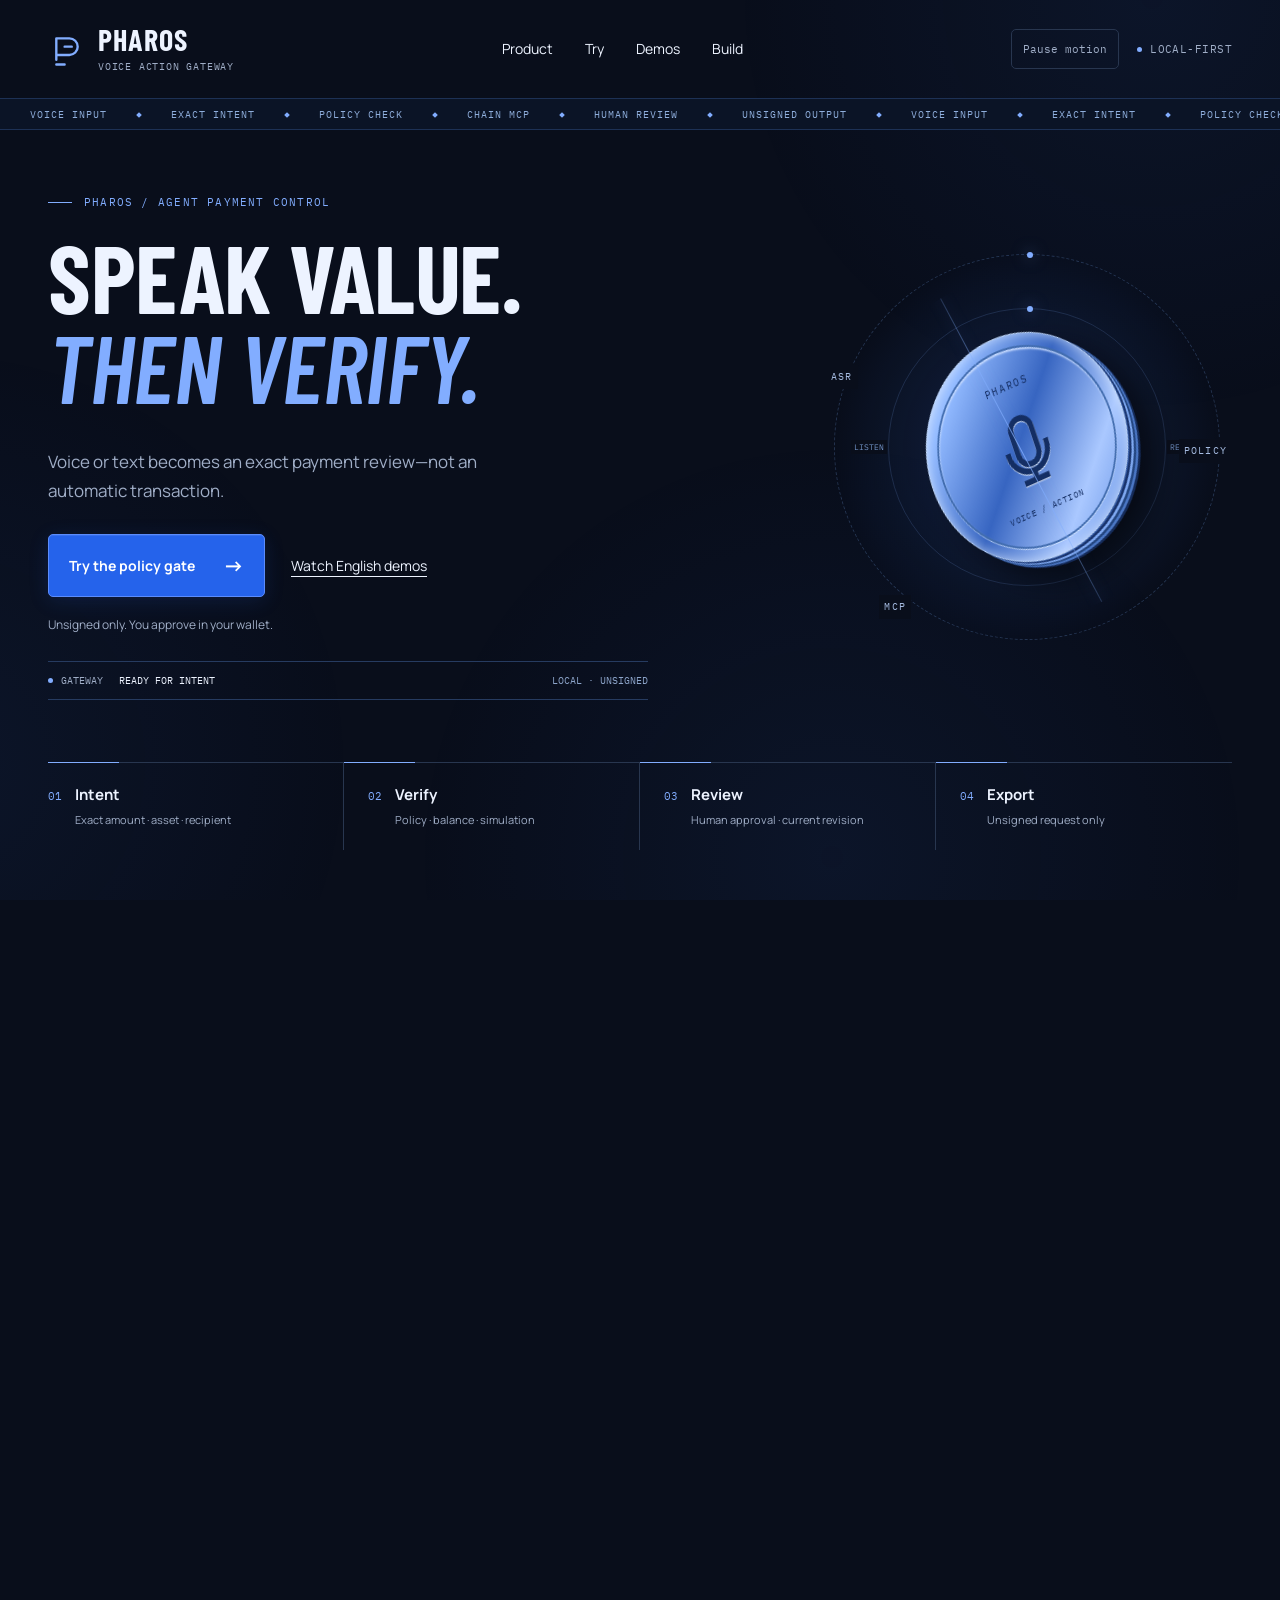
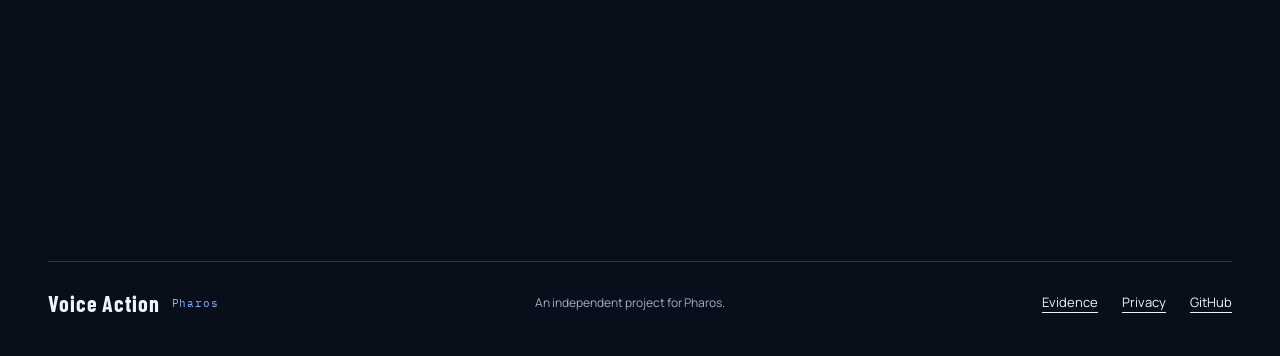
==== commit 25010046: "Restore dynamic Pharos product design and components" ====
--- a/site/index.html
+++ b/site/index.html
@@ -18,38 +18,48 @@
   <script src="sandbox.js" defer></script>
 </head>
 <body>
+  <div class="ambient" aria-hidden="true"><span></span><span></span><span></span></div>
   <a class="skip" href="#main">Skip to content</a>
   <header class="site-header wrap">
-    <a class="wordmark" href="./" aria-label="Pharos Voice Action Gateway home">Voice Action<span>Pharos</span></a>
-    <nav aria-label="Main navigation">
-      <a href="#product">Product</a>
-      <a href="#demos">Demos</a>
-      <a href="#build">Build</a>
-    </nav>
+    <a class="wordmark" href="./" aria-label="Pharos Voice Action Gateway home"><svg viewBox="0 0 32 32" aria-hidden="true"><path d="M7 25V7h11a7 7 0 0 1 0 14H7m7-7h6M7 29h7"/></svg><span>PHAROS<small>VOICE ACTION GATEWAY</small></span></a>
+    <nav aria-label="Main navigation"><a href="#product">Product</a><a href="#try">Try</a><a href="#demos">Demos</a><a href="#build">Build</a></nav>
+    <div class="header-actions"><button id="motion-toggle" class="motion-toggle" type="button" aria-pressed="false">Pause motion</button><span class="live-chip"><i></i>LOCAL-FIRST</span></div>
   </header>
+  <div class="signal-rail" aria-hidden="true"><div class="signal-track"><div class="signal-group"><span>VOICE INPUT</span><i></i><span>EXACT INTENT</span><i></i><span>POLICY CHECK</span><i></i><span>CHAIN MCP</span><i></i><span>HUMAN REVIEW</span><i></i><span>UNSIGNED OUTPUT</span><i></i></div><div class="signal-group"><span>VOICE INPUT</span><i></i><span>EXACT INTENT</span><i></i><span>POLICY CHECK</span><i></i><span>CHAIN MCP</span><i></i><span>HUMAN REVIEW</span><i></i><span>UNSIGNED OUTPUT</span><i></i></div></div></div>
   <main id="main" tabindex="-1">
     <section class="hero wrap" id="product" aria-labelledby="product-title">
-      <p class="eyebrow">Pharos Voice Action Gateway</p>
-      <h1 id="product-title">Voice Action<br><span>Gateway.</span></h1>
-      <div class="hero-bottom">
-        <p class="intro">Turn a payment request into<br class="desktop-break"> a draft you can review.</p>
-        <div class="hero-action">
-          <a class="button primary" href="#try">Try a payment <span aria-hidden="true">&darr;</span></a>
-          <p class="safety">Unsigned only. You approve in your wallet.</p>
+      <div class="hero-copy" data-reveal>
+        <p class="eyebrow"><span></span> PHAROS / AGENT PAYMENT CONTROL</p>
+        <h1 id="product-title" aria-label="Speak value. Then verify."><span aria-hidden="true" class="display-line">SPEAK VALUE.</span><span class="verb-line" aria-hidden="true"><em id="hero-verb"><span>THEN VERIFY.</span><span>STAY IN CONTROL.</span><span>NOT BLINDLY.</span><span>THEN VERIFY.</span></em><i class="type-caret"></i></span></h1>
+        <p class="intro">Voice or text becomes an exact payment review—not an automatic transaction.</p>
+        <div class="hero-actions"><a class="button primary" href="#try">Try the policy gate <span aria-hidden="true">→</span></a><a class="text-link" href="#demos">Watch English demos</a></div>
+        <p class="safety">Unsigned only. You approve in your wallet.</p>
+        <div class="live-readout"><span><i></i>GATEWAY</span><strong id="hero-readout">READY FOR INTENT</strong><b>LOCAL · UNSIGNED</b></div>
+      </div>
+      <div class="hero-orbit spotlight" data-tilt="8" aria-hidden="true"><div class="orbit-ring ring-one"></div><div class="orbit-ring ring-two"></div><div class="orbit-data"><span>LISTEN</span><span>CHECK</span><span>REVIEW</span></div><div class="coin-float"><div class="orbit-core"><span class="coin-word">PHAROS</span><svg viewBox="0 0 80 80"><path d="M40 14a10 10 0 0 0-10 10v20a10 10 0 0 0 20 0V24a10 10 0 0 0-10-10ZM21 41a19 19 0 0 0 38 0M40 60v8m-10 0h20"/></svg><span class="coin-code">VOICE / ACTION</span></div></div><span class="orbit-label label-one">ASR</span><span class="orbit-label label-two">POLICY</span><span class="orbit-label label-three">MCP</span><div class="orbit-scan"></div></div>
+      <div class="hero-proof-grid" data-reveal><article><span>01</span><strong>Intent</strong><small>Exact amount · asset · recipient</small></article><article><span>02</span><strong>Verify</strong><small>Policy · balance · simulation</small></article><article><span>03</span><strong>Review</strong><small>Human approval · current revision</small></article><article><span>04</span><strong>Export</strong><small>Unsigned request only</small></article></div>
+    </section>
+    <section class="sandbox-section wrap" id="try" aria-labelledby="sandbox-title" data-reveal>
+      <div class="section-heading sandbox-heading"><div><p class="eyebrow"><span></span> INTERACTIVE / EXAMPLE DATA</p><h2 id="sandbox-title">Your request.<br><em>One clear decision.</em></h2></div><span class="boundary-chip"><i></i>NO WALLET CONNECTED</span></div>
+      <div class="product-workspace spotlight">
+        <form id="sandbox-form" class="command-panel">
+          <div class="panel-kicker"><span>01</span> Payment intent</div>
+          <label for="sandbox-request">Tell the agent what to prepare</label>
+          <div class="command-input"><span aria-hidden="true">›</span><input id="sandbox-request" value="Send 1 USDC to Alice" maxlength="300" required autocomplete="off"><b id="voice-pulse" aria-hidden="true"></b></div>
+          <div class="waveform" id="sandbox-waveform" aria-hidden="true"></div>
+          <p class="micro-copy">Illustrative waveform · no audio is recorded here.</p>
+          <div class="sandbox-settings"><div><label for="sandbox-limit">Per-request limit</label><select id="sandbox-limit"><option value="5">5 token units</option><option value="0.5">0.5 token units</option><option value="10">10 token units</option></select></div><div><label for="sandbox-hour">Example UTC time</label><select id="sandbox-hour"><option value="12">12:00 · within window</option><option value="19">19:00 · outside window</option></select></div></div>
+          <button type="submit" class="button primary review-button">Run policy review <span aria-hidden="true">→</span></button>
+          <p class="safety-line">Example data · No network call · Nothing signed</p>
+        </form>
+        <div class="decision-panel">
+          <div class="panel-kicker"><span>02</span> Decision trace <b id="sandbox-state">AWAITING REVIEW</b></div>
+          <div id="sandbox-result" role="status"><div class="decision-empty"><div class="decision-orb"><span></span></div><h3>You stay in control.</h3><p>Amount, recipient and time checks appear here before any draft exists.</p></div></div>
+          <div class="mini-flow" aria-label="Example payment stages"><div class="active"><span>1</span>Intent</div><i></i><div><span>2</span>Policy</div><i></i><div><span>3</span>Review</div></div>
         </div>
       </div>
     </section>
-    <section class="wrap sandbox-section" id="try" aria-labelledby="sandbox-title">
-      <div><p class="eyebrow">Try it in your browser</p><h2 id="sandbox-title">A request.<br>A clear decision.</h2><p class="section-intro">Change the amount, recipient or time. See which rule decides.</p><p class="safety">Example data only. No network calls or wallet connection.</p></div>
-      <form id="sandbox-form">
-        <label for="sandbox-request">Your instruction</label>
-        <input id="sandbox-request" value="Send 1 USDC to Alice" maxlength="300" required autocomplete="off">
-        <div class="sandbox-settings"><div><label for="sandbox-limit">Per-request limit</label><select id="sandbox-limit"><option value="5">5 token units</option value="0.5">0.5 token units</option value="10">10 token units</option></select></div><div><label for="sandbox-hour">Example UTC time</label><select id="sandbox-hour"><option value="12">12:00 · within window</option value="19">19:00 · outside window</option></select></div></div>
-        <button type="submit" class="button primary">Review example <span aria-hidden="true">&rarr;</span></button>
-        <div id="sandbox-result" role="status"><h3>You stay in control.</h3><p>The example policy allows Alice and Bob between 09:00 and 17:00 UTC.</p></div>
-      </form>
-    </section>
-    <section class="demo-section wrap" id="demos" aria-labelledby="demos-title">
+    <section class="demo-section wrap" data-reveal id="demos" aria-labelledby="demos-title">
       <div class="section-heading">
         <h2 id="demos-title" class="section-label">From request to review</h2>
         <span class="recorded-label"><span aria-hidden="true"></span>Recorded demo</span>
@@ -60,7 +70,7 @@
         <a id="payment" href="#payment" data-task="payment"><span class="task-number">02</span><span>Natural-language payment</span><span class="task-arrow" aria-hidden="true">&nearr;</span></a>
         <a id="composition" href="#composition" data-task="composition"><span class="task-number">03</span><span>Skill + Chain MCP</span><span class="task-arrow" aria-hidden="true">&nearr;</span></a>
       </nav>
-      <section class="video-panel" aria-label="Selected English walkthrough">
+      <section class="video-panel spotlight" aria-label="Selected English walkthrough">
         <video id="walkthrough" controls preload="metadata" playsinline aria-label="Policy Gatekeeper English walkthrough" src="media/01-policy-gatekeeper-mcy.mp4">
           <track kind="captions" src="media/01-policy-gatekeeper-mcy.vtt" srclang="en" label="English" default>
           <p>Your browser cannot play this video. <a href="media/01-policy-gatekeeper-mcy.mp4">Download the English walkthrough</a>.</p>
@@ -74,7 +84,7 @@
         </div>
         <p id="video-status" class="media-status" role="status" hidden></p>
       </section>
-      <section id="evidence" class="evidence-section" aria-labelledby="task-title" tabindex="-1">
+      <section id="evidence" class="evidence-section spotlight" aria-labelledby="task-title" tabindex="-1">
         <div class="section-heading">
           <div><p id="category" class="eyebrow">Selected demonstration</p><h2 id="task-title">Policy Gatekeeper</h2></div>
           <span id="kind" class="evidence-kind">Recorded policy fixtures</span>
@@ -109,21 +119,21 @@
         <noscript><p>Enable JavaScript to switch records. Every original file is also available in the <a href="#proof-library">evidence library</a>.</p></noscript>
       </section>
     </section>
-    <section class="capabilities section-band" aria-labelledby="capabilities-title">
+    <section class="capabilities section-band" data-reveal aria-labelledby="capabilities-title">
       <div class="wrap">
         <div class="section-heading section-top"><p class="eyebrow">Local workspace</p><p class="muted">Voice or text. One careful review.</p></div>
         <h2 id="capabilities-title" class="display-heading">The details matter.<br><span class="muted">Keep them in view.</span></h2>
         <div class="capability-grid">
-          <article><span class="feature-index">01 / Batch</span><h3>Up to five payments.<br>One review.</h3><p>Prepare one to five payment rows with individual recipients and local memos. Check totals and ordered nonces before exporting the batch.</p></article>
-          <article><span class="feature-index">02 / Precision</span><h3>Speak naturally.<br>Review exact amounts.</h3><p>Use text or optional offline voice input. Keep exact token amounts; missing or ambiguous details become a question, not a guess.</p></article>
-          <article><span class="feature-index">03 / Recipients</span><h3>Check the address,<br>not just the alias.</h3><p>Validate mixed-case addresses with EIP-55. Resolve configured contacts to a full address and reject zero, known burn and known token-contract recipients.</p></article>
-          <article><span class="feature-index">04 / Allowance</span><h3>A rolling limit<br>on unsigned drafts.</h3><p>Reserve amounts and native fee budgets before export. The local allowance counts issued drafts, not on-chain spending.</p></article>
-          <article><span class="feature-index">05 / Audit</span><h3>A record of<br>every action.</h3><p>Keep an append-only, hash-linked local audit. Export its history and check it against an independently retained trusted tip.</p></article>
-          <article><span class="feature-index">06 / Confirmation</span><h3>Change the request.<br>Review it again.</h3><p>Confirmation belongs to the current review. Editing or cancelling invalidates it; export checks the policy and payment again.</p></article>
+          <article class="feature-card spotlight"><span class="feature-index">01 / Batch</span><h3>Up to five payments.<br>One review.</h3><p>Prepare one to five payment rows with individual recipients and local memos. Check totals and ordered nonces before exporting the batch.</p></article>
+          <article class="feature-card spotlight"><span class="feature-index">02 / Precision</span><h3>Speak naturally.<br>Review exact amounts.</h3><p>Use text or optional offline voice input. Keep exact token amounts; missing or ambiguous details become a question, not a guess.</p></article>
+          <article class="feature-card spotlight"><span class="feature-index">03 / Recipients</span><h3>Check the address,<br>not just the alias.</h3><p>Validate mixed-case addresses with EIP-55. Resolve configured contacts to a full address and reject zero, known burn and known token-contract recipients.</p></article>
+          <article class="feature-card spotlight"><span class="feature-index">04 / Allowance</span><h3>A rolling limit<br>on unsigned drafts.</h3><p>Reserve amounts and native fee budgets before export. The local allowance counts issued drafts, not on-chain spending.</p></article>
+          <article class="feature-card spotlight"><span class="feature-index">05 / Audit</span><h3>A record of<br>every action.</h3><p>Keep an append-only, hash-linked local audit. Export its history and check it against an independently retained trusted tip.</p></article>
+          <article class="feature-card spotlight"><span class="feature-index">06 / Confirmation</span><h3>Change the request.<br>Review it again.</h3><p>Confirmation belongs to the current review. Editing or cancelling invalidates it; export checks the policy and payment again.</p></article>
         </div>
       </div>
     </section>
-    <section class="build-section wrap" id="build" aria-labelledby="build-title">
+    <section class="build-section wrap" data-reveal id="build" aria-labelledby="build-title">
       <div class="build-heading">
         <p class="eyebrow">Build locally</p>
         <h2 id="build-title" class="display-heading">Your machine.<br>Your review.</h2>
@@ -141,7 +151,7 @@
         <details><summary>Check an archived record locally</summary><pre tabindex="0" aria-label="Evidence verification command"><code>python3 scripts/payment_proof.py verify site/proofs/pros-allow-live.json</code></pre><p class="muted">This checks the record's internal consistency. It does not authenticate the source chain data.</p></details>
       </div>
     </section>
-    <section class="archive-section wrap" id="proof-library" aria-labelledby="archive-title">
+    <section class="archive-section wrap" data-reveal id="proof-library" aria-labelledby="archive-title">
       <details>
         <summary id="archive-title">Evidence library and technical notes</summary>
         <div class="archive-content">
@@ -153,7 +163,7 @@
               <li><a href="proofs/policy-deny-recipient.json">Policy: recipient blocked</a></li>
               <li><a href="proofs/policy-deny-time.json">Policy: time blocked</a></li>
               <li><a href="proofs/language-demo.json">Payment: amount clarification</a></li>
-              <li><a href="proofs/pros-20261106-live.json">PROS: October 22, 2026</a></li>
+              <li><a href="proofs/pros-20261106-live.json">PROS: November 6, 2026</a></li>
               <li><a href="proofs/pros-allow-live.json">PROS: October 21, 2026</a></li>
               <li><a href="proofs/wpros-allow-live.json">WPROS: allowed review</a></li>
               <li><a href="proofs/usdc-deny-live.json">USDC: insufficient balance</a></li>
--- a/site/product.css
+++ b/site/product.css
@@ -1,151 +1,25 @@
-:root {
-  color-scheme: dark;
-  --bg: #1a1c1b;
-  --surface: #232624;
-  --text: #f4f3ec;
-  --muted: #b7bcb6;
-  --line: #424743;
-  --accent: #f3a16b;
-  --mono: "SFMono-Regular", Consolas, "Liberation Mono", monospace;
-  font-family: -apple-system, BlinkMacSystemFont, "Segoe UI", Helvetica, Arial, sans-serif;
-  font-synthesis: none;
-  font-size: 16px;
-}
-* { box-sizing: border-box; letter-spacing: 0; }
-html { scroll-behavior: smooth; scroll-padding-top: 24px; }
-body { margin: 0; color: var(--text); background: var(--bg); line-height: 1.6; }
-[hidden] { display: none !important; }
-button, input, select { font: inherit; }
-button, a, summary { -webkit-tap-highlight-color: transparent; }
-a { color: inherit; text-underline-offset: 5px; text-decoration-thickness: 1px; transition: color 160ms ease; }
-a:hover { color: var(--accent); }
-button { max-width: 100%; }
-p { margin: 0 0 20px; }
-h1, h2, h3 { margin: 0 0 20px; line-height: 1.15; font-weight: 500; text-wrap: balance; }
-h1, h2, h3, p, a, summary { overflow-wrap: break-word; }
-h3 { font-size: 24px; }
-section, article, div { min-width: 0; }
-.wrap { width: min(1200px, calc(100% - 96px)); margin-inline: auto; }
-.muted { color: var(--muted); }
-.site-header { display: flex; justify-content: space-between; align-items: center; gap: 24px; min-height: 100px; border-bottom: 1px solid var(--line); }
-.wordmark { color: var(--text); display: inline-flex; align-items: baseline; gap: 13px; font-size: 21px; font-weight: 600; line-height: 1.3; text-decoration: none; }
-.wordmark span { color: var(--accent); font-size: 14px; font-weight: 500; border-left: 1px solid var(--line); padding-left: 13px; }
-.site-header nav { display: flex; gap: 36px; }
-.site-header nav a { display: inline-flex; align-items: center; min-height: 44px; text-decoration: none; font-size: 15px; }
-.hero { padding-block: 62px 64px; }
-.eyebrow { font-size: 14px; font-weight: 500; margin: 0 0 24px; color: var(--accent); }
-.hero h1 { font-size: 88px; font-weight: 500; line-height: .98; margin-bottom: 34px; }
-.hero h1 span { font-family: Iowan Old Style, "Palatino Linotype", Palatino, Georgia, serif; font-style: italic; font-weight: 400; color: var(--accent); }
-.hero-bottom { display: flex; justify-content: space-between; align-items: end; gap: 32px; }
-.intro { font-size: 24px; line-height: 1.45; max-width: 550px; margin: 0; }
-.hero-action { display: flex; align-items: start; flex-direction: column; gap: 14px; }
-.safety { font-size: 14px; color: var(--muted); margin: 0; }
-.button { display: inline-flex; gap: 24px; align-items: center; justify-content: space-between; padding: 13px 20px; min-height: 48px; border: 1px solid var(--line); border-radius: 4px; background: transparent; color: var(--text); font-size: 15px; font-weight: 500; text-decoration: none; cursor: pointer; transition: background 160ms ease, color 160ms ease, border-color 160ms ease; }
-.button:hover { border-color: var(--accent); color: var(--accent); }
-.button:active { transform: translateY(1px); }
-.button.primary { color: #211b16; background: var(--accent); border-color: var(--accent); }
-.button.primary:hover { background: #ffc498; border-color: #ffc498; color: #211b16; }
-.button span { font-size: 21px; }
-.text-link { display: inline-flex; align-items: center; gap: 16px; min-height: 44px; font-weight: 500; }
-.section-heading { display: flex; align-items: center; justify-content: space-between; gap: 24px; }
-.section-heading h2, .section-heading h3, .section-heading p { margin-bottom: 0; }
-.section-label { font-size: 20px; }
-.section-intro { max-width: 66ch; color: var(--muted); font-size: 17px; }
-.section-band { background: var(--surface); border-block: 1px solid var(--line); padding-block: 68px 72px; }
-.section-top { align-items: baseline; margin-bottom: 36px; }
-.section-top .muted { max-width: 40ch; font-size: 15px; }
-.display-heading { font-size: 48px; line-height: 1.1; }
-.capability-grid { display: grid; grid-template-columns: repeat(3, minmax(0, 1fr)); column-gap: 44px; margin-top: 50px; }
-.capability-grid article { padding: 28px 0 22px; border-top: 1px solid var(--line); }
-.capability-grid h3 { margin-block: 16px; font-size: 25px; line-height: 1.25; }
-.feature-index { font: 14px/1.5 var(--mono); color: var(--accent); }
-.capability-grid p { color: var(--muted); font-size: 16px; max-width: 40ch; }
-.build-section { display: grid; grid-template-columns: minmax(0, 1fr) minmax(0, 1.15fr); gap: 90px; padding-block: 90px 64px; }
-.build-heading .section-intro { margin-top: 28px; }
-.quick-start { padding-top: 7px; }
-.quick-start .section-heading { margin-bottom: 24px; }
-.quick-start .section-heading .muted { font-size: 14px; }
-.quick-start p { font-size: 15px; }
-.quick-start pre { margin: 20px 0 16px; }
-pre { overflow: auto; max-width: 100%; padding: 22px; background: #141615; border: 1px solid var(--line); border-radius: 4px; font: 14px/1.7 var(--mono); tab-size: 2; }
-code { font-family: var(--mono); font-size: .9em; }
-pre code { font-size: inherit; }
-.local-address { display: block; margin-top: 8px; color: var(--text); overflow-wrap: anywhere; }
-.copy-status { margin-block: 10px; min-height: 24px; color: var(--accent); }
-details { margin: 0; }
-summary { min-height: 48px; padding: 13px 0; cursor: pointer; font-size: 16px; }
-summary::marker { color: var(--accent); }
-summary:hover { color: var(--accent); }
-.site-footer { display: flex; align-items: center; justify-content: space-between; flex-wrap: wrap; gap: 24px; border-top: 1px solid var(--line); padding-block: 36px 44px; }
-.site-footer p { color: var(--muted); font-size: 14px; margin: 0; }
-.site-footer nav { display: flex; gap: 24px; }
-.site-footer nav a { display: inline-flex; align-items: center; min-height: 44px; font-size: 14px; }
-.skip { position: fixed; top: 12px; left: 16px; padding: 12px 20px; background: var(--text); color: var(--bg); z-index: 10; transform: translateY(-180%); }
-.skip:focus { transform: translateY(0); }
-:focus-visible { outline: 2px solid var(--accent); outline-offset: 5px; }
-.legal-page { padding-block: 64px 96px; max-width: 800px; }
-.legal-page h1 { font-size: 54px; margin-bottom: 32px; }
-.legal-page h2 { font-size: 25px; margin-block: 36px 16px; }
-.legal-page p { color: var(--muted); max-width: 68ch; }
-.error-page { min-height: 65vh; padding-block: 80px; }
-.error-page h1 { font-size: 64px; }
-.error-page p { max-width: 48ch; color: var(--muted); }
-.error-links { display: flex; align-items: center; flex-wrap: wrap; gap: 24px; margin-top: 32px; }
-@media (min-width: 1500px) {
-  .hero { padding-block: 72px; }
-}
-@media (max-width: 1000px) {
-  .wrap { width: calc(100% - 64px); }
-  .hero h1 { font-size: 76px; }
-  .hero-bottom { align-items: start; flex-direction: column; gap: 24px; }
-  .hero-action { flex-direction: row; align-items: center; gap: 24px; flex-wrap: wrap; }
-  .capability-grid { grid-template-columns: repeat(2, minmax(0, 1fr)); gap: 0 32px; }
-  .build-section { gap: 40px; }
-  .display-heading { font-size: 42px; }
-}
-@media (max-width: 700px) {
-  .wrap { width: calc(100% - 40px); }
-  .site-header { flex-wrap: wrap; gap: 8px; padding-block: 20px 12px; }
-  .site-header nav { gap: 28px; }
-  .hero { padding-block: 42px 48px; }
-  .hero h1 { font-size: 60px; }
-  .intro { font-size: 22px; }
-  .hero-action { gap: 15px; }
-  .section-top { flex-direction: column; gap: 16px; }
-  .section-band { padding-block: 48px; }
-  .display-heading { font-size: 36px; }
-  .build-section { grid-template-columns: minmax(0, 1fr); gap: 36px; padding-block: 54px 40px; }
-  .section-label { font-size: 18px; }
-  .site-footer { flex-direction: column; align-items: start; gap: 16px; }
-  .legal-page h1 { font-size: 42px; }
-  .error-page h1 { font-size: 44px; }
-}
-@media (max-width: 420px) {
-  .wrap { width: calc(100% - 32px); }
-  .site-header nav { width: 100%; justify-content: space-between; gap: 16px; }
-  .hero { padding-block: 28px 32px; }
-  .hero h1 { font-size: 48px; margin-bottom: 24px; }
-  .hero .eyebrow { font-size: 14px; margin-bottom: 16px; }
-  .hero-bottom { gap: 20px; }
-  .intro { font-size: 20px; }
-  .desktop-break { display: none; }
-  .hero-action { align-items: start; flex-direction: column; }
-  .safety { font-size: 14px; max-width: 27ch; }
-  .demo-section > .section-heading { align-items: start; flex-direction: column; gap: 12px; }
-  .display-heading { font-size: 32px; }
-  .capability-grid { grid-template-columns: minmax(0, 1fr); margin-top: 32px; }
-  .capability-grid article { padding-block: 25px 16px; }
-  .capability-grid h3 { font-size: 24px; }
-  pre { padding: 16px; }
-}
-@media (prefers-reduced-motion: reduce) {
-  html { scroll-behavior: auto; }
-  *, *::before, *::after { transition: none !important; animation: none !important; }
-  .button:active { transform: none; }
-}
-
-.sandbox-section{display:grid;grid-template-columns:.8fr 1.2fr;gap:90px;padding:52px 0 80px;border-top:1px solid var(--line)}
-.sandbox-section h2{font-size:48px;line-height:1.08;font-weight:500}.sandbox-section form{padding:28px;background:var(--surface);border-radius:8px}
-.sandbox-section label{display:block;font-size:15px;margin-bottom:8px}.sandbox-section input,.sandbox-section select{width:100%;min-height:48px;border:1px solid var(--line);background:#191d1a;color:var(--text);padding:10px;font:inherit;border-radius:4px}
-.sandbox-settings{display:grid;grid-template-columns:1fr 1fr;gap:16px;margin:20px 0}.sandbox-section button{width:100%}#sandbox-result{padding-top:22px;min-height:190px}#sandbox-result h3{font-size:25px;margin-bottom:12px}#sandbox-result p{margin:.5rem 0;font-size:15px}#sandbox-result .pass{color:#c8ddc8}#sandbox-result .fail{color:#ffbc9a}
-@media(max-width:760px){.sandbox-section{grid-template-columns:1fr;gap:26px;padding-top:32px}.sandbox-section h2{font-size:38px}.sandbox-section form{padding:20px}.sandbox-settings{grid-template-columns:1fr}}
+/* Restored Pharos blue-motion system. Existing local fonts, no external assets. */
+@font-face{font-family:Barlow;src:url('fonts/barlow-condensed-700.ttf') format('truetype');font-weight:700;font-display:swap}
+@font-face{font-family:Barlow;src:url('fonts/barlow-condensed-600-italic.ttf') format('truetype');font-weight:600;font-style:italic;font-display:swap}
+@font-face{font-family:Manrope;src:url('fonts/manrope-400.ttf') format('truetype');font-weight:400;font-display:swap}
+@font-face{font-family:Manrope;src:url('fonts/manrope-700.ttf') format('truetype');font-weight:700;font-display:swap}
+@font-face{font-family:Plex;src:url('fonts/ibm-plex-mono-400.ttf') format('truetype');font-weight:400;font-display:swap}
+:root{color-scheme:dark;--bg:#090e1b;--surface:#111a2c;--surface-raised:#152139;--text:#edf3ff;--muted:#a0aec7;--line:#28364f;--accent:#82adff;--solid:#2563eb;--mono:Plex,monospace;--display:Barlow,'Arial Narrow',sans-serif;--ease:cubic-bezier(.2,.8,.2,1);font-family:Manrope,'Avenir Next',sans-serif;font-synthesis:none}
+*{box-sizing:border-box}html{scroll-behavior:smooth;scroll-padding-top:28px}body{margin:0;color:var(--text);background:var(--bg);font-size:16px;line-height:1.65;isolation:isolate}a{color:inherit;text-underline-offset:5px}a:hover{color:var(--accent)}button,input,select,textarea{font:inherit}button,a,summary{-webkit-tap-highlight-color:transparent}button,summary,select{cursor:pointer}button{max-width:100%}button:disabled{opacity:.5;cursor:not-allowed}[hidden]{display:none!important}:focus-visible{outline:2px solid var(--accent);outline-offset:5px}::selection{background:var(--accent);color:var(--bg)}section,article,div{min-width:0}svg{fill:none;stroke:currentColor;stroke-width:1.7;stroke-linecap:round;stroke-linejoin:round}p{margin:0 0 20px}h1,h2,h3{margin:0 0 20px;line-height:1.05;text-wrap:balance}h1,h2,h3,p,a,summary{overflow-wrap:break-word}h2,h3{font-family:var(--display);font-weight:700;letter-spacing:.01em}h2{font-size:48px}h3{font-size:28px}.wrap{width:min(1280px,calc(100% - 96px));margin-inline:auto}.muted{color:var(--muted)}.skip{position:fixed;top:-100px;left:20px;z-index:20;background:var(--accent);color:var(--bg);padding:12px 20px}.skip:focus{top:12px}
+.ambient{position:fixed;inset:0;z-index:-1;pointer-events:none;overflow:hidden}.ambient span{position:absolute;width:70vw;aspect-ratio:1;background:radial-gradient(circle,#336adb13,transparent 66%);animation:ambient-drift 22s ease-in-out infinite alternate}.ambient span:first-child{top:-50%;right:-25%}.ambient span:nth-child(2){top:35%;left:-40%;animation-delay:-8s}.ambient span:last-child{bottom:-45%;right:0;animation-delay:-14s}
+.site-header{display:flex;align-items:center;justify-content:space-between;gap:30px;min-height:98px}.wordmark{display:inline-flex;align-items:center;gap:12px;font:700 30px/1 var(--display);text-decoration:none;letter-spacing:.04em;white-space:nowrap}.wordmark svg{width:38px;height:38px;color:var(--accent);stroke-width:2}.wordmark span{display:block}.wordmark small{display:block;font:10px/1.4 var(--mono);letter-spacing:.08em;margin-top:6px;color:var(--muted)}.site-header nav{display:flex;gap:32px}.site-header nav a{font-size:14px;text-decoration:none;min-height:44px;display:flex;align-items:center}.site-header nav a[aria-current]{color:var(--accent)}.header-actions{display:flex;align-items:center;gap:18px}.motion-toggle{border:1px solid var(--line);background:transparent;color:var(--muted);padding:9px 11px;border-radius:5px;font:11px/1.5 var(--mono);min-height:40px}.motion-toggle:hover{border-color:var(--accent);color:var(--text)}.live-chip,.boundary-chip{display:inline-flex;align-items:center;gap:8px;font:11px/1.5 var(--mono);letter-spacing:.04em;color:var(--muted);white-space:nowrap}.live-chip i,.boundary-chip i{width:5px;height:5px;border-radius:50%;background:var(--accent)}
+.signal-rail{height:32px;overflow:hidden;border-block:1px solid #1d3155;background:#0b1426;color:#8faedc;font:10px/1 var(--mono);letter-spacing:.1em}.signal-track{display:flex;width:max-content;animation:signal-slide 30s linear infinite}.signal-group{display:flex;align-items:center;flex-shrink:0;height:32px}.signal-group span{padding-inline:30px;white-space:nowrap}.signal-group i{width:4px;height:4px;background:var(--accent);transform:rotate(45deg);flex-shrink:0}
+.hero{position:relative;padding-top:64px;padding-bottom:42px;display:grid;grid-template-columns:minmax(0,1.35fr) minmax(0,.85fr);column-gap:28px;align-items:center}.hero-copy{position:relative;z-index:2;max-width:800px}.eyebrow{display:flex;align-items:center;gap:12px;margin:0 0 20px;font:11px/1.5 var(--mono);letter-spacing:.11em;color:var(--accent)}.eyebrow>span{width:24px;height:1px;background:currentColor}.hero h1{font:700 clamp(64px,7.5vw,112px)/.94 var(--display);letter-spacing:-.005em;margin:0 0 26px}.display-line{display:block}.verb-line{display:block;overflow:hidden;height:1.06em;position:relative;padding-bottom:.07em}.hero h1 em{font:600 italic 1em/.94 var(--display);color:var(--accent)}#hero-verb{display:grid;animation:verb-cycle 12s var(--ease) infinite}#hero-verb span{display:block;height:1.06em;white-space:nowrap}.type-caret{display:none}.intro{font-size:17px;line-height:1.7;max-width:44ch;color:var(--muted)}.hero-actions{display:flex;align-items:center;gap:26px;margin:28px 0 18px}.button{display:inline-flex;align-items:center;justify-content:space-between;gap:28px;min-height:50px;padding:13px 20px;border:1px solid var(--line);border-radius:5px;background:transparent;color:var(--text);font-size:14px;font-weight:700;text-decoration:none;transition:background .2s,border-color .2s,transform .2s}.button:hover{border-color:var(--accent);color:var(--text);background:#82adff10}.button:active{transform:translateY(1px)}.button.primary{background:var(--solid);border-color:#5b8cfc;color:white;box-shadow:0 4px 20px #2563eb26,inset 0 1px #ffffff15}.button.primary:hover{background:#3375f7;box-shadow:0 5px 26px #2563eb40}.button span{font-size:21px}.text-link{display:inline-flex;align-items:center;gap:15px;min-height:44px;font-size:14px}.safety{font-size:12px;color:var(--muted);margin:0}.live-readout{display:grid;grid-template-columns:auto 1fr auto;align-items:center;gap:16px;margin-top:26px;padding:11px 0;border-block:1px solid #263b60;font:10px/1.5 var(--mono);color:var(--muted);max-width:600px}.live-readout span{display:flex;gap:8px;align-items:center}.live-readout i{width:5px;height:5px;background:var(--accent);border-radius:50%;animation:signal-pulse 2s ease-in-out infinite}.live-readout strong{font-weight:400;color:var(--text)}.live-readout b{font-weight:400;color:#8ca4c9}
+.hero-orbit{position:relative;width:min(100%,410px);aspect-ratio:1;justify-self:end;display:grid;place-items:center;transform:perspective(850px) rotateY(var(--tilt-y,0deg)) rotateX(var(--tilt-x,0deg));transition:transform .4s var(--ease)}.hero-orbit::before{content:'';position:absolute;inset:0;border-radius:50%;background:radial-gradient(circle,#387aff33,transparent 67%)}.orbit-ring{position:absolute;border:1px solid #709cdf45;border-radius:50%;animation:orbit-spin 24s linear infinite}.ring-one{inset:3%;border-style:dashed}.ring-two{inset:16%;border-color:#709cdf30;animation-duration:17s;animation-direction:reverse}.orbit-ring::after{content:'';position:absolute;left:50%;top:-3px;width:6px;height:6px;border-radius:50%;background:var(--accent);box-shadow:0 0 15px #82adff8a}.coin-float{position:relative;width:56%;aspect-ratio:1;animation:coin-float 5s ease-in-out infinite}.orbit-core{position:absolute;inset:0;border-radius:50%;display:flex;flex-direction:column;align-items:center;justify-content:center;background:linear-gradient(132deg,#e0edff,#92baff 19%,#3765c1 47%,#aac8ff 74%,#5081dc);border:1px solid #c8dfff;transform:rotate(-24deg) rotateY(-26deg) rotateX(12deg);box-shadow:1px 1px #3c63ae,3px 3px #18326a,5px 5px #7fa9f2,7px 7px #23457f,9px 9px #4b77c5,11px 11px #152b59,22px 26px 35px #0009,inset 0 0 12px #e5f0ffa6;color:#142e63}.orbit-core::before{content:'';position:absolute;inset:12px;border:2px solid #416cae;border-radius:50%;box-shadow:0 1px #d2e4ff,inset 0 2px 2px #ccdeff}.orbit-core svg{width:42%;height:42%;stroke-width:5;stroke-linecap:square;filter:drop-shadow(0 1px #e0edff)}.coin-word,.coin-code{font:11px/1.4 var(--mono);letter-spacing:.15em}.coin-word{margin-bottom:10px}.coin-code{margin-top:10px;font-size:9px}.orbit-label{position:absolute;background:var(--bg);color:#a6bce2;font:10px/1.4 var(--mono);padding:5px;letter-spacing:.12em}.label-one{left:1%;top:30%}.label-two{right:0;top:48%}.label-three{left:14%;bottom:8%}.orbit-data{position:absolute;inset:25% 7%;display:flex;align-items:center;justify-content:space-between;color:#7394c8;font:8px/1 var(--mono);animation:orbit-spin 33s linear infinite reverse}.orbit-data span{background:var(--bg);padding:3px}.orbit-scan{position:absolute;inset:8%;border-radius:50%;overflow:hidden;transform:rotate(-28deg)}.orbit-scan::after{content:'';position:absolute;inset:-20% auto -20% 48%;width:1px;background:linear-gradient(transparent,#82adffcc,transparent);animation:scan-sweep 5s ease-in-out infinite;box-shadow:0 0 16px #82adff55}
+.hero-proof-grid{grid-column:1/-1;display:grid;grid-template-columns:repeat(4,minmax(0,1fr));margin-top:62px;border-top:1px solid var(--line)}.hero-proof-grid article{position:relative;display:grid;grid-template-columns:auto 1fr;gap:0 13px;padding:20px 24px;border-right:1px solid var(--line)}.hero-proof-grid article:first-child{padding-left:0}.hero-proof-grid article:last-child{border:0}.hero-proof-grid article>span{grid-row:span 2;font:11px/1.5 var(--mono);color:var(--accent);padding-top:5px}.hero-proof-grid strong{font-size:15px;font-weight:700}.hero-proof-grid small{font-size:11px;color:var(--muted);margin-top:4px}.hero-proof-grid article::before{content:'';position:absolute;top:-1px;left:0;height:1px;width:24%;background:var(--accent);animation:rail-breathe 6s ease-in-out infinite}.hero-proof-grid article:nth-child(2)::before{animation-delay:1s}.hero-proof-grid article:nth-child(3)::before{animation-delay:2s}.hero-proof-grid article:nth-child(4)::before{animation-delay:3s}
+.section-heading{display:flex;align-items:center;justify-content:space-between;gap:24px}.section-heading h2,.section-heading h3,.section-heading p{margin-bottom:0}.section-intro{color:var(--muted);font-size:16px;max-width:66ch}.section-label{font-size:42px}.sandbox-section{padding-block:54px 82px}.sandbox-heading{margin-bottom:32px}.sandbox-heading h2{font-size:54px;line-height:1.02}.sandbox-heading h2 em{font-weight:600;color:var(--accent)}.product-workspace{position:relative;display:grid;grid-template-columns:1fr 1fr;border:1px solid #3b527b;border-radius:12px;background:linear-gradient(132deg,#12213d,#0e182b 55%,#111d32);box-shadow:0 24px 80px #03071577,inset 0 1px #a9c5ff15}.product-workspace::after{content:'';position:absolute;inset:12px -8px -9px 10px;z-index:-1;border:1px solid #233855;border-radius:12px;background:#0a1527}.command-panel,.decision-panel{padding:30px;min-width:0}.command-panel{border-right:1px solid var(--line)}.panel-kicker{display:flex;align-items:center;gap:11px;font-size:15px;font-weight:700;margin-bottom:26px}.panel-kicker>span{font:11px/1.5 var(--mono);color:var(--accent);border:1px solid #3b5682;border-radius:50%;width:28px;height:28px;display:grid;place-items:center}.panel-kicker>b{font:9px/1.5 var(--mono);color:var(--muted);margin-left:auto}.sandbox-section label{display:block;font-size:12px;margin-bottom:10px;color:var(--muted)}.sandbox-section input,.sandbox-section select{width:100%;min-height:48px;background:#091326;color:var(--text);border:1px solid #354b70;border-radius:5px;padding:11px 12px;font-size:14px}.command-input{position:relative;display:flex;align-items:center}.command-input>span{position:absolute;left:15px;color:var(--accent);font-size:23px}.command-input input{padding-left:35px;padding-right:45px}.command-input>b{position:absolute;right:16px;width:6px;height:6px;background:var(--accent);border-radius:50%;box-shadow:0 0 0 5px #82adff10;animation:signal-pulse 2s ease infinite}.waveform{height:74px;display:flex;align-items:center;justify-content:center;gap:5px;margin:15px 0 0;overflow:hidden;mask-image:linear-gradient(90deg,transparent,#000 8%,#000 92%,transparent)}.waveform i{width:3px;height:var(--bar-height,24px);flex-shrink:0;border-radius:2px;background:linear-gradient(#a8c5ff,#2d6dde);animation:voice-bar 1.6s var(--ease) infinite alternate;animation-delay:var(--bar-delay,0s);transform-origin:center;opacity:.7}.micro-copy{font-size:11px;color:#93a5c4;line-height:1.7;margin-bottom:18px}.sandbox-settings{display:grid;grid-template-columns:1fr 1fr;gap:16px;margin:22px 0}.review-button{width:100%;margin-top:2px}.safety-line{text-align:center;font:10px/1.5 var(--mono);color:var(--muted);margin:13px 0 0}.decision-panel{display:flex;flex-direction:column}#sandbox-result{min-height:302px;flex:1}#sandbox-result h3{font-size:33px;margin:0 0 10px}#sandbox-result p{font-size:13px;line-height:1.7}.decision-empty{padding:20px 15px;text-align:center;max-width:360px;margin:auto}.decision-empty>p{color:var(--muted)}.decision-orb{height:78px;width:78px;margin:0 auto 22px;border:1px solid #436391;border-radius:50%;display:grid;place-items:center;position:relative}.decision-orb::before{content:'';position:absolute;inset:8px;border:1px dashed #436391;border-radius:50%;animation:orbit-spin 20s linear infinite}.decision-orb span{width:19px;height:27px;border:2px solid var(--accent);border-radius:2px;box-shadow:6px 5px #1d3e77;transform:rotate(-13deg)}.mini-flow{display:flex;align-items:center;gap:12px;border-top:1px solid var(--line);padding-top:20px;color:#8296b7;font:10px/1.5 var(--mono)}.mini-flow>div{display:flex;align-items:center;gap:6px}.mini-flow span{display:grid;place-items:center;width:22px;height:22px;border:1px solid #36517b;border-radius:50%}.mini-flow i{height:1px;flex:1;background:#344966;position:relative;overflow:hidden}.mini-flow i::after{content:'';position:absolute;inset:0 auto 0 0;width:50%;background:var(--accent);animation:demo-line 3s ease infinite}.mini-flow .active{color:var(--accent)}.mini-flow .active span{background:#23447c}.receipt-amount{font:700 52px/1 var(--display);margin:22px 0 14px!important}.receipt-amount small{font:14px/1 var(--mono);color:var(--accent);margin-left:10px}.receipt-recipient{color:var(--muted);font-size:12px;margin-bottom:15px}.result-check{display:flex;align-items:center;gap:12px;padding:12px 0;border-bottom:1px solid var(--line);animation:check-enter .35s var(--ease) both}.result-check>span:first-child{width:25px;height:25px;border-radius:50%;display:grid;place-items:center;border:1px solid currentColor;flex-shrink:0}.result-check strong{display:block;font-size:12px}.result-check small{display:block;color:var(--muted);font:10px/1.6 var(--mono);margin-top:4px}.result-check.pass{color:#a0d5bd}.result-check.fail{color:#ffaf9e}.result-check:nth-child(2){animation-delay:.06s}.result-check:nth-child(3){animation-delay:.12s}
+.spotlight{position:relative;isolation:isolate}.spotlight::before{content:'';position:absolute;inset:0;z-index:-1;border-radius:inherit;pointer-events:none;background:radial-gradient(380px circle at var(--spot-x,50%) var(--spot-y,50%),#82adff14,transparent 70%);opacity:var(--spot-opacity,0);transition:opacity .3s}.hero-orbit.spotlight::before{opacity:1;background:radial-gradient(circle,#387aff33,transparent 67%)}
+.section-band{padding:68px 0 74px;border-block:1px solid #223454;background:#0c1526aa}.section-top{align-items:baseline;margin-bottom:30px}.section-top .muted{font-size:13px}.display-heading{font-size:57px;line-height:1.02}.capability-grid{display:grid;grid-template-columns:repeat(3,minmax(0,1fr));gap:18px;margin-top:36px}.feature-card{position:relative;overflow:hidden;padding:27px;border:1px solid var(--line);border-radius:8px;background:linear-gradient(140deg,#17264170,#0d1728);transition:border-color .25s,transform .25s}.feature-card:hover{border-color:#567cb4;transform:translateY(-4px)}.feature-card h3{font-size:30px;margin:18px 0 14px}.feature-card p{font-size:13px;color:var(--muted);line-height:1.8;margin:0}.feature-index{font:10px/1.5 var(--mono);color:var(--accent)}.feature-card::after{content:'';position:absolute;width:76px;height:76px;right:-22px;top:-22px;border:1px solid #82adff20;border-radius:50%;box-shadow:0 0 0 14px #82adff05,0 0 0 28px #82adff03;transition:transform .45s}.feature-card:hover::after{transform:scale(1.25)}
+.build-section{display:grid;grid-template-columns:1fr 1.1fr;gap:80px;padding-block:84px 62px}.build-heading .section-intro{margin-top:24px}.quick-start{padding:28px;border:1px solid var(--line);border-radius:8px;background:var(--surface)}.quick-start .section-heading{margin-bottom:18px}.quick-start .section-heading .muted{font:11px/1.5 var(--mono)}.quick-start p{font-size:13px}.copy-status{min-height:20px;margin:8px 0;color:var(--accent)}pre{overflow:auto;max-width:100%;padding:20px;background:#071020;border:1px solid var(--line);border-radius:5px;font:12px/1.8 var(--mono);tab-size:2}code{font-family:var(--mono);font-size:.9em}pre code{font-size:inherit}.local-address{display:block;margin-top:7px;overflow-wrap:anywhere}.site-footer{display:flex;justify-content:space-between;align-items:center;gap:24px;flex-wrap:wrap;padding-block:30px 42px;border-top:1px solid var(--line)}.site-footer .wordmark{font-size:22px;gap:12px}.site-footer .wordmark>span{font:11px/1.5 var(--mono);color:var(--accent)}.site-footer p{color:var(--muted);font-size:12px;margin:0}.site-footer nav{display:flex;gap:24px;font-size:13px}.legal-page,.error-page{padding-block:60px;max-width:900px}.legal-page h1,.error-page h1{font:700 70px/1 var(--display)}.legal-page h2{font-size:30px;margin-top:35px}.legal-page p,.error-page p{max-width:68ch;color:var(--muted)}details{margin:0}summary{min-height:48px;padding:13px 0;cursor:pointer;font-size:14px}summary::marker{color:var(--accent)}summary:hover{color:var(--accent)}
+[data-reveal]{transition:opacity .65s var(--ease),transform .65s var(--ease)}.reveal-pending{opacity:0;transform:translateY(24px)}html[data-motion='off'] *,html[data-motion='off'] *::before,html[data-motion='off'] *::after{animation-play-state:paused!important;transition:none!important;scroll-behavior:auto!important}html[data-motion='off'] .reveal-pending{opacity:1;transform:none}html[data-motion='off'] .hero-orbit{transform:none}html[data-motion='off'] #hero-verb{animation:none;transform:none}html[data-page-hidden='true'] *,html[data-page-hidden='true'] *::before,html[data-page-hidden='true'] *::after{animation-play-state:paused!important}
+@keyframes ambient-drift{to{transform:translate(6%,8%)}}@keyframes signal-slide{to{transform:translateX(-50%)}}@keyframes orbit-spin{to{transform:rotate(360deg)}}@keyframes coin-float{50%{transform:translateY(-15px) rotate(3deg)}}@keyframes verb-cycle{0%,18%{transform:translateY(0)}25%,43%{transform:translateY(-1.06em)}50%,68%{transform:translateY(-2.12em)}75%,100%{transform:translateY(-3.18em)}}@keyframes signal-pulse{50%{opacity:.35;transform:scale(.65)}}@keyframes scan-sweep{0%,100%{transform:translateX(-130px) rotate(8deg);opacity:0}45%,55%{opacity:1}50%{transform:translateX(130px) rotate(8deg)}}@keyframes voice-bar{from{transform:scaleY(.25)}to{transform:scaleY(1)}}@keyframes rail-breathe{50%{width:76%;opacity:.35}}@keyframes demo-line{from{transform:translateX(-110%)}to{transform:translateX(220%)}}@keyframes check-enter{from{opacity:0;transform:translateY(7px)}to{opacity:1;transform:none}}
+@media(min-width:1500px){.hero{padding-top:78px}.hero h1{font-size:122px}}
+@media(max-width:1100px){.wrap{width:calc(100% - 64px)}.site-header{gap:22px}.site-header nav{gap:22px}.live-chip{display:none}.hero{column-gap:0;grid-template-columns:1.4fr .75fr}.hero h1{font-size:clamp(64px,8vw,90px)}.hero-orbit{width:310px;max-width:100%}.hero-proof-grid article{padding:18px 12px}.hero-proof-grid small{font-size:10px}.capability-grid{gap:14px}.feature-card{padding:22px}.build-section{gap:40px}.command-panel,.decision-panel{padding:25px}.panel-kicker>b{font-size:8px}.sandbox-heading h2{font-size:49px}}
+@media(max-width:820px){.wrap{width:calc(100% - 44px)}.site-header{flex-wrap:wrap;padding:22px 0 17px;min-height:100px;gap:18px}.site-header nav{order:3;width:100%;justify-content:space-between;gap:16px}.site-header nav a{min-height:30px}.hero{padding-top:44px;grid-template-columns:1.35fr .7fr}.hero h1{font-size:clamp(50px,8.8vw,72px)}.hero-orbit{align-self:start;margin-top:48px}.intro{font-size:15px}.hero-actions{flex-wrap:wrap;gap:13px}.live-readout{grid-template-columns:auto 1fr;gap:10px}.live-readout b{grid-column:2}.hero-proof-grid{grid-template-columns:repeat(2,minmax(0,1fr));margin-top:40px}.hero-proof-grid article:nth-child(2){border:0}.hero-proof-grid article:nth-child(3){padding-left:0}.hero-proof-grid article{padding-block:17px;border-bottom:1px solid var(--line)}.product-workspace{grid-template-columns:1fr}.command-panel{border-right:0;border-bottom:1px solid var(--line)}.decision-panel{min-height:390px}.panel-kicker>b{font-size:10px}.sandbox-heading{align-items:end}.sandbox-heading h2{font-size:44px}.boundary-chip{font-size:9px}.sandbox-section{padding-block:30px 64px}.capability-grid{grid-template-columns:repeat(2,minmax(0,1fr))}.section-top{align-items:start;gap:20px}.display-heading{font-size:48px}.build-section{grid-template-columns:1fr;gap:30px;padding-block:55px}.section-label{font-size:36px}.coin-word{font-size:8px}.coin-code{font-size:7px}.orbit-core::before{inset:8px}.orbit-label{font-size:8px}.orbit-data{font-size:6px}.site-footer{align-items:start}.site-footer p{width:100%;order:3}}
+@media(max-width:520px){.wrap{width:calc(100% - 32px)}.wordmark{font-size:26px}.wordmark svg{width:32px;height:32px}.wordmark small{font-size:8px}.header-actions{gap:0}.motion-toggle{font-size:9px;min-height:36px;padding:8px}.site-header nav{gap:14px}.site-header nav a{font-size:13px}.signal-rail,.signal-group{height:27px}.signal-rail{font-size:8px}.signal-group span{padding-inline:22px}.hero{grid-template-columns:1fr;padding-top:34px;padding-bottom:22px}.hero h1{font-size:clamp(48px,14.8vw,76px);margin-bottom:20px}.hero-copy>.eyebrow{font-size:8px;letter-spacing:.06em}.hero-copy>.eyebrow span{width:17px}.intro{max-width:26ch;font-size:14px}.hero-actions{display:flex;gap:8px 17px;margin-top:22px}.hero-actions .button{font-size:12px;min-height:46px;padding:11px 15px;gap:20px}.hero-actions .text-link{font-size:11px}.hero-orbit{position:relative;width:210px;justify-self:center;align-self:center;margin:26px 0 0;grid-row:2}.hero-proof-grid{margin-top:24px;grid-row:3}.live-readout{font-size:9px;grid-template-columns:auto 1fr auto;gap:9px;padding-block:10px}.live-readout b{grid-column:auto;font-size:8px}.hero-proof-grid strong{font-size:13px}.hero-proof-grid small{font-size:9px}.hero-proof-grid article{gap:0 9px}.hero-proof-grid article>span{font-size:9px}.sandbox-heading{flex-direction:column;align-items:start;gap:18px}.sandbox-heading h2{font-size:42px}.eyebrow{font-size:9px}.command-panel,.decision-panel{padding:22px 18px}.command-input input{font-size:12px;padding-right:33px}.sandbox-settings{gap:12px}.sandbox-section select{font-size:11px;padding:10px 7px}.sandbox-section label{font-size:11px}.panel-kicker{font-size:13px}.panel-kicker>b{font-size:8px}.safety-line{font-size:8px}.micro-copy{font-size:10px}.decision-panel{min-height:365px}#sandbox-result{min-height:270px}.mini-flow{gap:8px;font-size:9px}.capability-grid{grid-template-columns:1fr;gap:13px}.feature-card{padding:23px}.feature-card h3{font-size:30px}.feature-card p{font-size:13px}.section-top{flex-direction:column;gap:12px}.display-heading{font-size:43px}.section-band{padding-block:46px}.section-label{font-size:33px}.section-heading{gap:16px}.quick-start{padding:22px 18px}.site-footer{flex-direction:column;gap:20px}.site-footer nav{gap:22px;font-size:12px}.site-footer .wordmark{font-size:21px}.legal-page h1,.error-page h1{font-size:54px}}
+@media(prefers-reduced-motion:reduce){html{scroll-behavior:auto}*,*::before,*::after{animation:none!important;transition:none!important}.reveal-pending{opacity:1;transform:none}.hero-orbit{transform:none}.waveform i{transform:scaleY(.65)}.button:active,.feature-card:hover{transform:none}}
--- a/site/evidence.css
+++ b/site/evidence.css
@@ -95,3 +95,13 @@
 @media (prefers-reduced-motion: reduce) {
   .scenarios button { transition: none; }
 }
+/* Same blue-motion component language as the product workspace. */
+.task-nav {border:1px solid var(--line);border-radius:8px 8px 0 0;background:#101a2e;overflow:hidden}
+.task-nav a,.task-nav a:first-child {padding:20px 23px;border-right:1px solid var(--line);min-height:86px}
+.task-nav a:last-child{border-right:0}.task-nav a[aria-current]{background:#182b4b;border-bottom-color:var(--accent)}
+.video-panel{padding:18px;border:1px solid var(--line);border-top:0;border-radius:0 0 10px 10px;background:#0c1526}
+.video-panel video{border-radius:6px}.video-caption{border-bottom:0;padding-bottom:0}.media-links{font-size:12px}
+.evidence-section{border:1px solid var(--line);padding:28px;border-radius:10px;background:#0d1729;box-shadow:0 20px 50px #03071530}
+.evidence-section h2{font-family:var(--display);font-size:37px}.evidence-kind{font-size:10px}.recorded-label{font-size:12px}.scenarios button{font-size:12px;border-radius:5px}.scenarios button[aria-pressed='true']{background:#26487f;border-color:#628dcb;color:var(--text)}
+.record-summary{border:1px solid #304b72;border-radius:7px;padding:22px;background:#10203a}.result .eyebrow{font-size:10px}#result-heading{font:700 34px/1.1 var(--display);color:#a0d5bd}#result-heading.deny,#result-heading.unavailable{color:#ffaf9e}.record-time{font-size:10px}#record-request{font-size:17px}.record-description p{font-size:13px}.record-summary .text-link{font-size:11px}.load-status{font-size:11px;margin-top:12px}.evidence-details{margin-top:12px}.detail-note{font-size:13px}.evidence-grid h3,.trace-panel h3{font-size:27px}dt{font-size:11px}dd{font-size:12px}#checks strong{font-size:12px}#checks small{font-size:11px}#trace li{font-size:11px}.fail{color:#ffaf9e}.pass{color:#a0d5bd}.archive-links a,.technical-notes{font-size:13px}.technical-notes h3{font-size:28px}.evidence-section .section-intro{font-size:14px}.trace-panel .muted{font-size:13px}
+@media(max-width:600px){.task-nav a,.task-nav a:first-child{min-height:57px;padding:14px 15px;border-right:0}.video-panel{padding:10px}.video-caption{padding:14px 3px 0;font-size:12px}.evidence-section{padding:20px 16px}.evidence-section h2{font-size:32px}.record-summary{padding:18px}.evidence-kind{font-size:10px}.section-label{font-size:34px}.recorded-label{font-size:10px}}
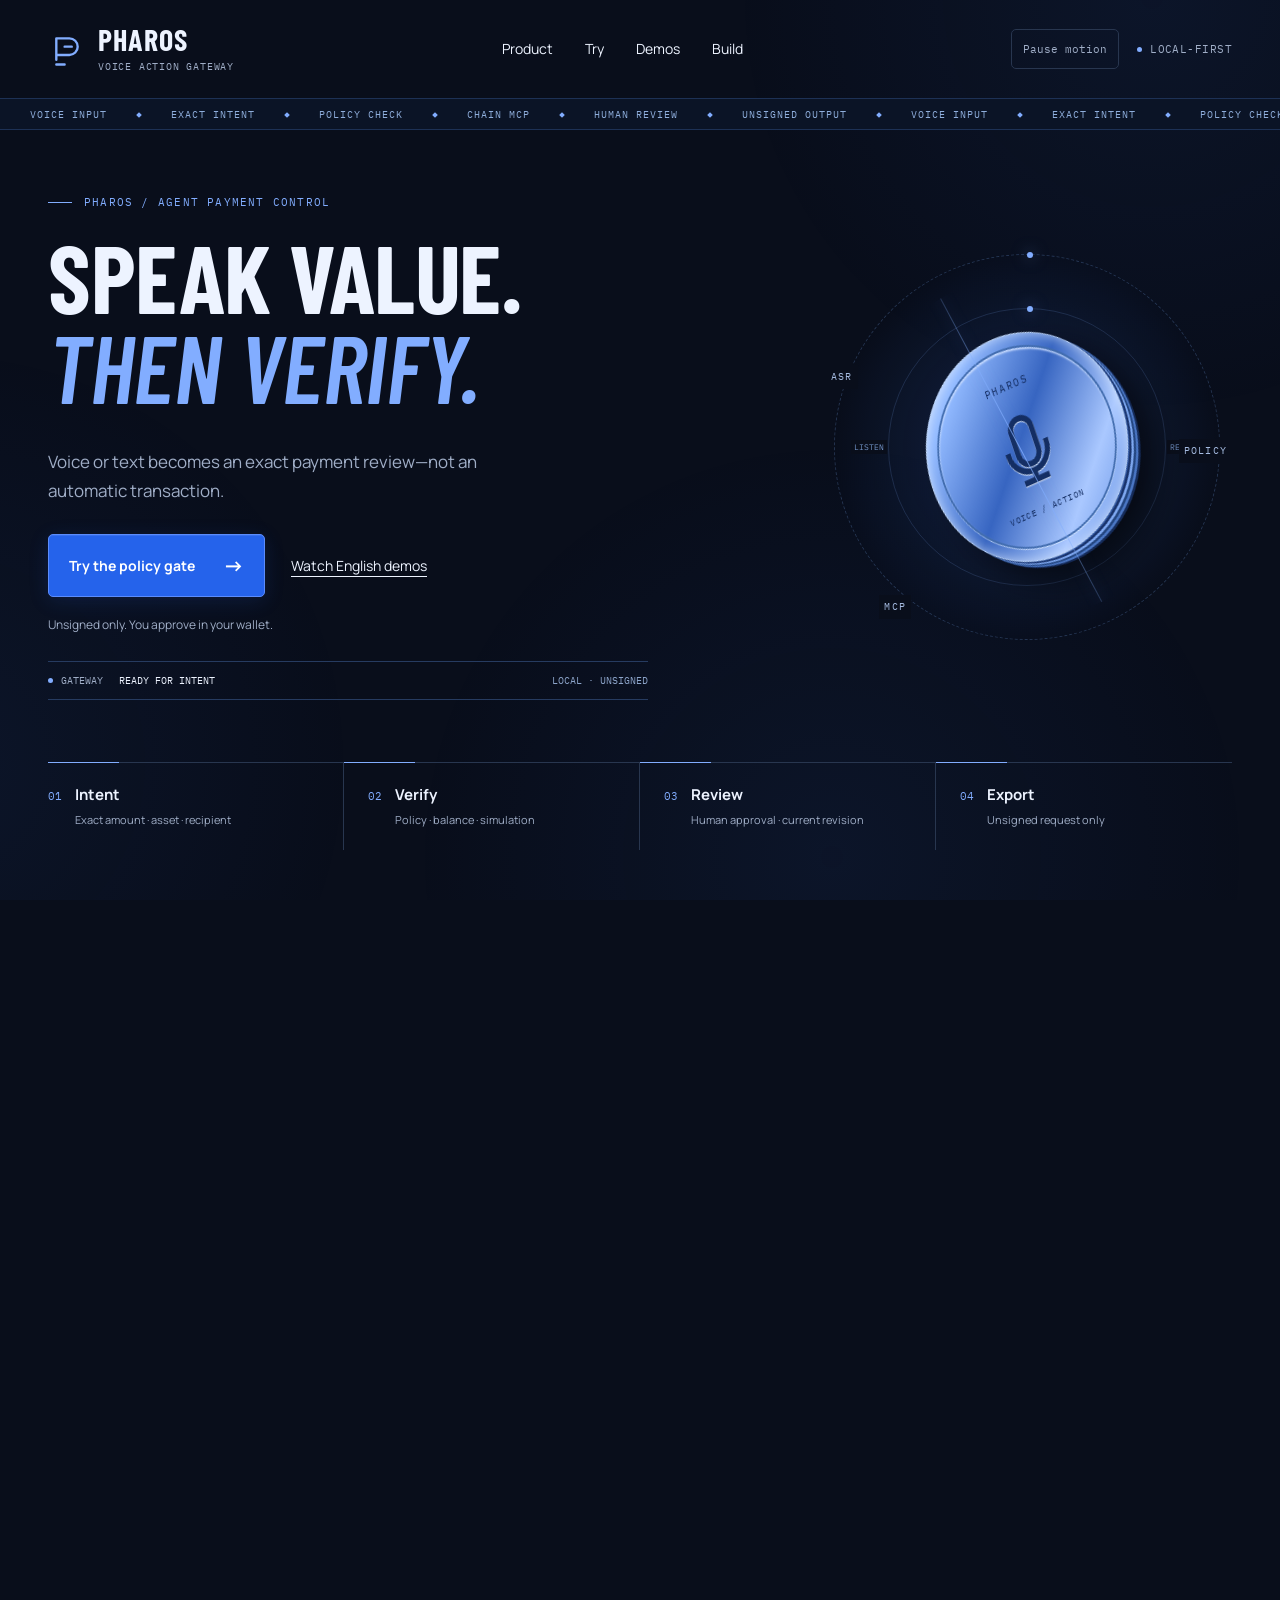
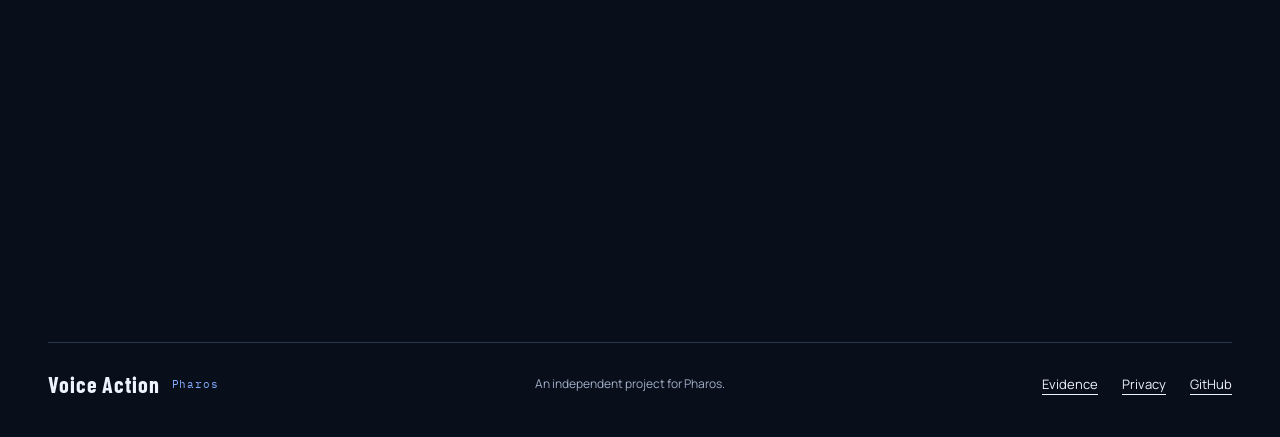
==== commit 908bb358: "Publish new English MCY demos with restored dynamic product" ====
--- a/site/index.html
+++ b/site/index.html
@@ -16,6 +16,7 @@
   <script src="evidence.js" defer></script>
   <script src="product.js" defer></script>
   <script src="sandbox.js" defer></script>
+  <script src="video-controls.js" defer></script>
 </head>
 <body>
   <div class="ambient" aria-hidden="true"><span></span><span></span><span></span></div>
@@ -64,7 +65,7 @@
         <h2 id="demos-title" class="section-label">From request to review</h2>
         <span class="recorded-label"><span aria-hidden="true"></span>Recorded demo</span>
       </div>
-      <p class="section-intro">Three walkthroughs from the local workspace, with the original decision records.</p>
+      <p class="section-intro">Three new walkthroughs with MCY narration in English, recorded from the current workspace.</p>
       <nav class="task-nav" aria-label="Recorded demonstrations">
         <a id="policy" href="#policy" data-task="policy" aria-current="true"><span class="task-number">01</span><span>Policy Gatekeeper</span><span class="task-arrow" aria-hidden="true">&nearr;</span></a>
         <a id="payment" href="#payment" data-task="payment"><span class="task-number">02</span><span>Natural-language payment</span><span class="task-arrow" aria-hidden="true">&nearr;</span></a>
@@ -72,9 +73,17 @@
       </nav>
       <section class="video-panel spotlight" aria-label="Selected English walkthrough">
         <video id="walkthrough" controls preload="metadata" playsinline aria-label="Policy Gatekeeper English walkthrough" src="media/01-policy-gatekeeper-mcy.mp4">
-          <track kind="captions" src="media/01-policy-gatekeeper-mcy.vtt" srclang="en" label="English" default>
+          <track kind="captions" src="media/01-policy-gatekeeper-mcy.vtt" srclang="en" label="English">
           <p>Your browser cannot play this video. <a href="media/01-policy-gatekeeper-mcy.mp4">Download the English walkthrough</a>.</p>
         </video>
+        <div class="english-player" id="english-player" role="group" aria-label="English video controls" hidden>
+          <button id="video-play" type="button" aria-label="Play walkthrough">Play</button>
+          <span id="video-time" class="video-clock">0:00 / 0:00</span>
+          <input id="video-seek" type="range" min="0" max="100" value="0" step="0.1" aria-label="Video position">
+          <span class="caption-label">English captions</span>
+          <button id="video-mute" type="button" aria-pressed="false">Mute</button>
+          <button id="video-fullscreen" type="button">Full screen</button>
+        </div>
         <div class="video-caption">
           <p id="walkthrough-title">Policy Gatekeeper <span class="muted">/ English walkthrough</span></p>
           <div class="media-links">
--- a/site/evidence.css
+++ b/site/evidence.css
@@ -105,3 +105,8 @@
 .evidence-section h2{font-family:var(--display);font-size:37px}.evidence-kind{font-size:10px}.recorded-label{font-size:12px}.scenarios button{font-size:12px;border-radius:5px}.scenarios button[aria-pressed='true']{background:#26487f;border-color:#628dcb;color:var(--text)}
 .record-summary{border:1px solid #304b72;border-radius:7px;padding:22px;background:#10203a}.result .eyebrow{font-size:10px}#result-heading{font:700 34px/1.1 var(--display);color:#a0d5bd}#result-heading.deny,#result-heading.unavailable{color:#ffaf9e}.record-time{font-size:10px}#record-request{font-size:17px}.record-description p{font-size:13px}.record-summary .text-link{font-size:11px}.load-status{font-size:11px;margin-top:12px}.evidence-details{margin-top:12px}.detail-note{font-size:13px}.evidence-grid h3,.trace-panel h3{font-size:27px}dt{font-size:11px}dd{font-size:12px}#checks strong{font-size:12px}#checks small{font-size:11px}#trace li{font-size:11px}.fail{color:#ffaf9e}.pass{color:#a0d5bd}.archive-links a,.technical-notes{font-size:13px}.technical-notes h3{font-size:28px}.evidence-section .section-intro{font-size:14px}.trace-panel .muted{font-size:13px}
 @media(max-width:600px){.task-nav a,.task-nav a:first-child{min-height:57px;padding:14px 15px;border-right:0}.video-panel{padding:10px}.video-caption{padding:14px 3px 0;font-size:12px}.evidence-section{padding:20px 16px}.evidence-section h2{font-size:32px}.record-summary{padding:18px}.evidence-kind{font-size:10px}.section-label{font-size:34px}.recorded-label{font-size:10px}}
+.english-player{display:flex;align-items:center;gap:12px;padding:13px 2px 4px;font:11px/1.5 var(--mono);color:var(--muted)}
+.english-player button{border:1px solid var(--line);border-radius:4px;background:#12213a;color:var(--text);padding:8px 12px;min-height:38px;white-space:nowrap;font:inherit;cursor:pointer}.english-player button:hover{border-color:var(--accent)}
+.english-player input{flex:1;min-width:65px;accent-color:var(--accent)}.video-clock{white-space:nowrap}.caption-label{font-size:10px;white-space:nowrap;color:var(--accent)}
+.video-panel:fullscreen{background:#090e1b;display:flex;flex-direction:column;justify-content:center;padding:2vw}.video-panel:fullscreen video{max-height:84vh}.video-panel:fullscreen .video-caption{display:none}
+@media(max-width:600px){.english-player{gap:8px;flex-wrap:wrap;font-size:10px}.english-player input{min-width:100px}.caption-label{display:none}.english-player button{padding:7px 9px}#video-fullscreen{margin-left:auto}}
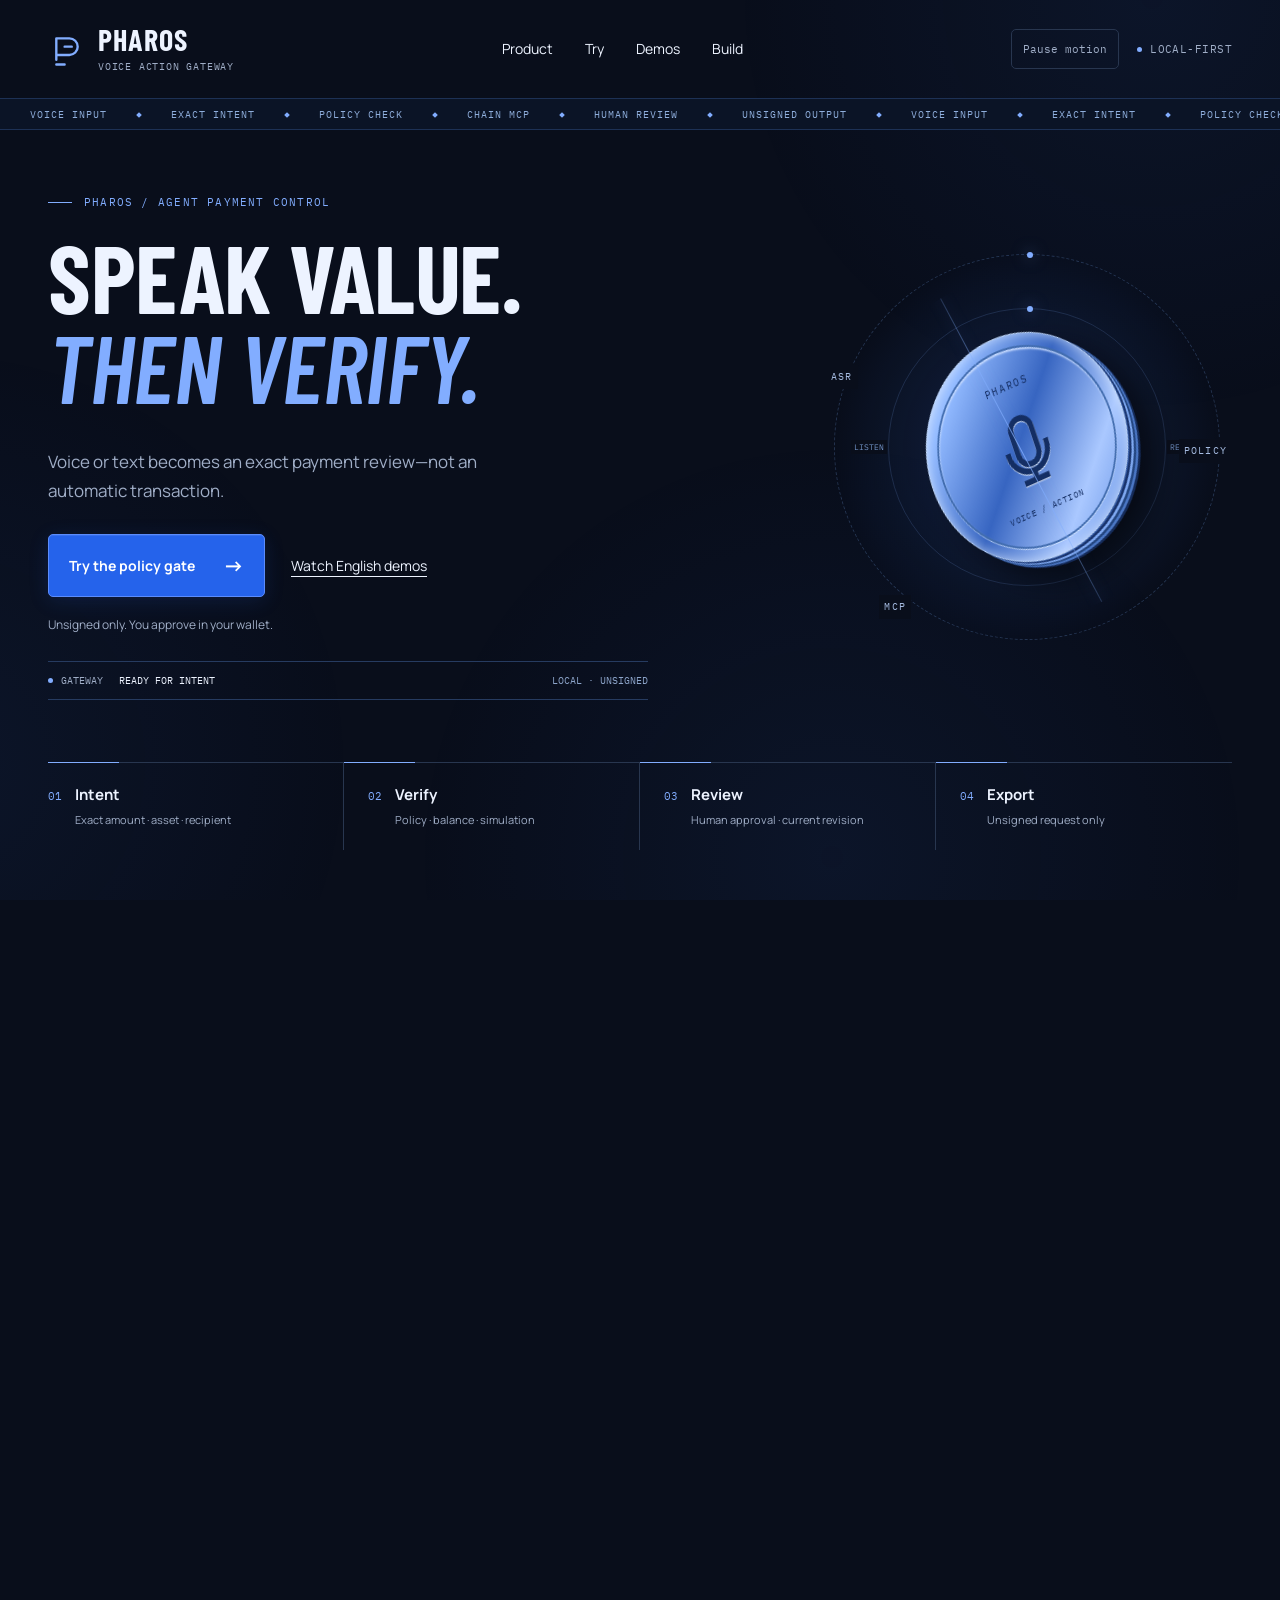
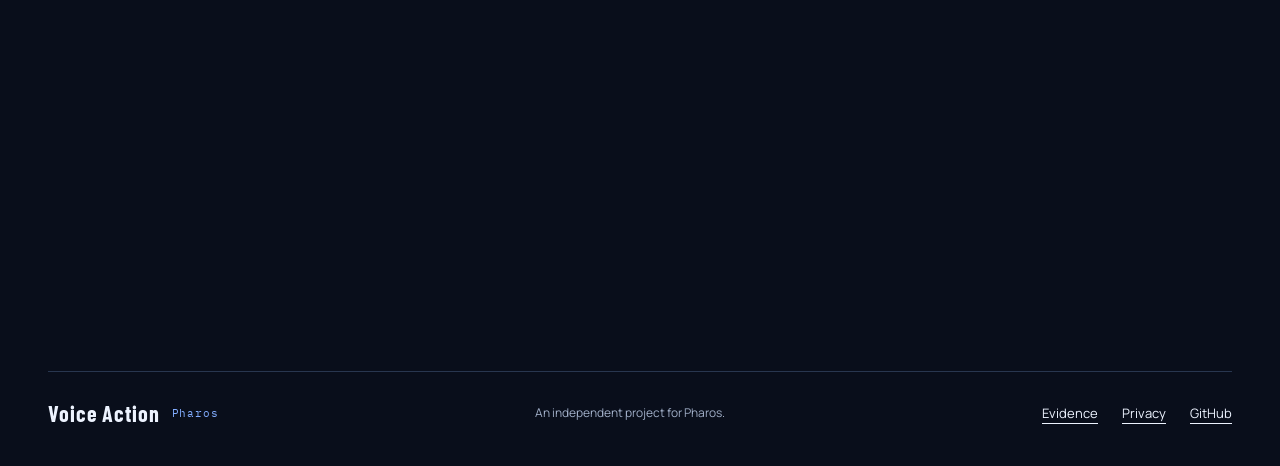
==== commit 0fc9765c: "Add quiet ducked Our Future music beneath MCY demos" ====
--- a/site/index.html
+++ b/site/index.html
@@ -66,6 +66,7 @@
         <span class="recorded-label"><span aria-hidden="true"></span>Recorded demo</span>
       </div>
       <p class="section-intro">Three new walkthroughs with MCY narration in English, recorded from the current workspace.</p>
+      <p class="music-credit">Music: <cite>Our Future</cite> by Declan DP · <a href="https://license.declandp.info" rel="noreferrer">License</a> · <a href="https://links.al/CaH" rel="noreferrer">Free Download / Stream</a> · Music promoted by <a href="https://links.al/youtube" rel="noreferrer">Audio Library</a></p>
       <nav class="task-nav" aria-label="Recorded demonstrations">
         <a id="policy" href="#policy" data-task="policy" aria-current="true"><span class="task-number">01</span><span>Policy Gatekeeper</span><span class="task-arrow" aria-hidden="true">&nearr;</span></a>
         <a id="payment" href="#payment" data-task="payment"><span class="task-number">02</span><span>Natural-language payment</span><span class="task-arrow" aria-hidden="true">&nearr;</span></a>
--- a/site/evidence.css
+++ b/site/evidence.css
@@ -1,5 +1,7 @@
 .demo-section { padding-bottom: 88px; }
 .demo-section > .section-intro { margin: 12px 0 28px; }
+.music-credit { margin: -16px 0 28px; color: var(--muted); font: 10px/1.7 var(--mono); }
+.music-credit cite { color: var(--text); font-style: normal; }
 .recorded-label { display: inline-flex; align-items: center; gap: 9px; flex-shrink: 0; font-size: 14px; color: var(--text); }
 .recorded-label > span { width: 7px; height: 7px; background: var(--accent); border-radius: 50%; }
 .task-nav { display: grid; grid-template-columns: repeat(3, minmax(0, 1fr)); border-top: 1px solid var(--line); }
